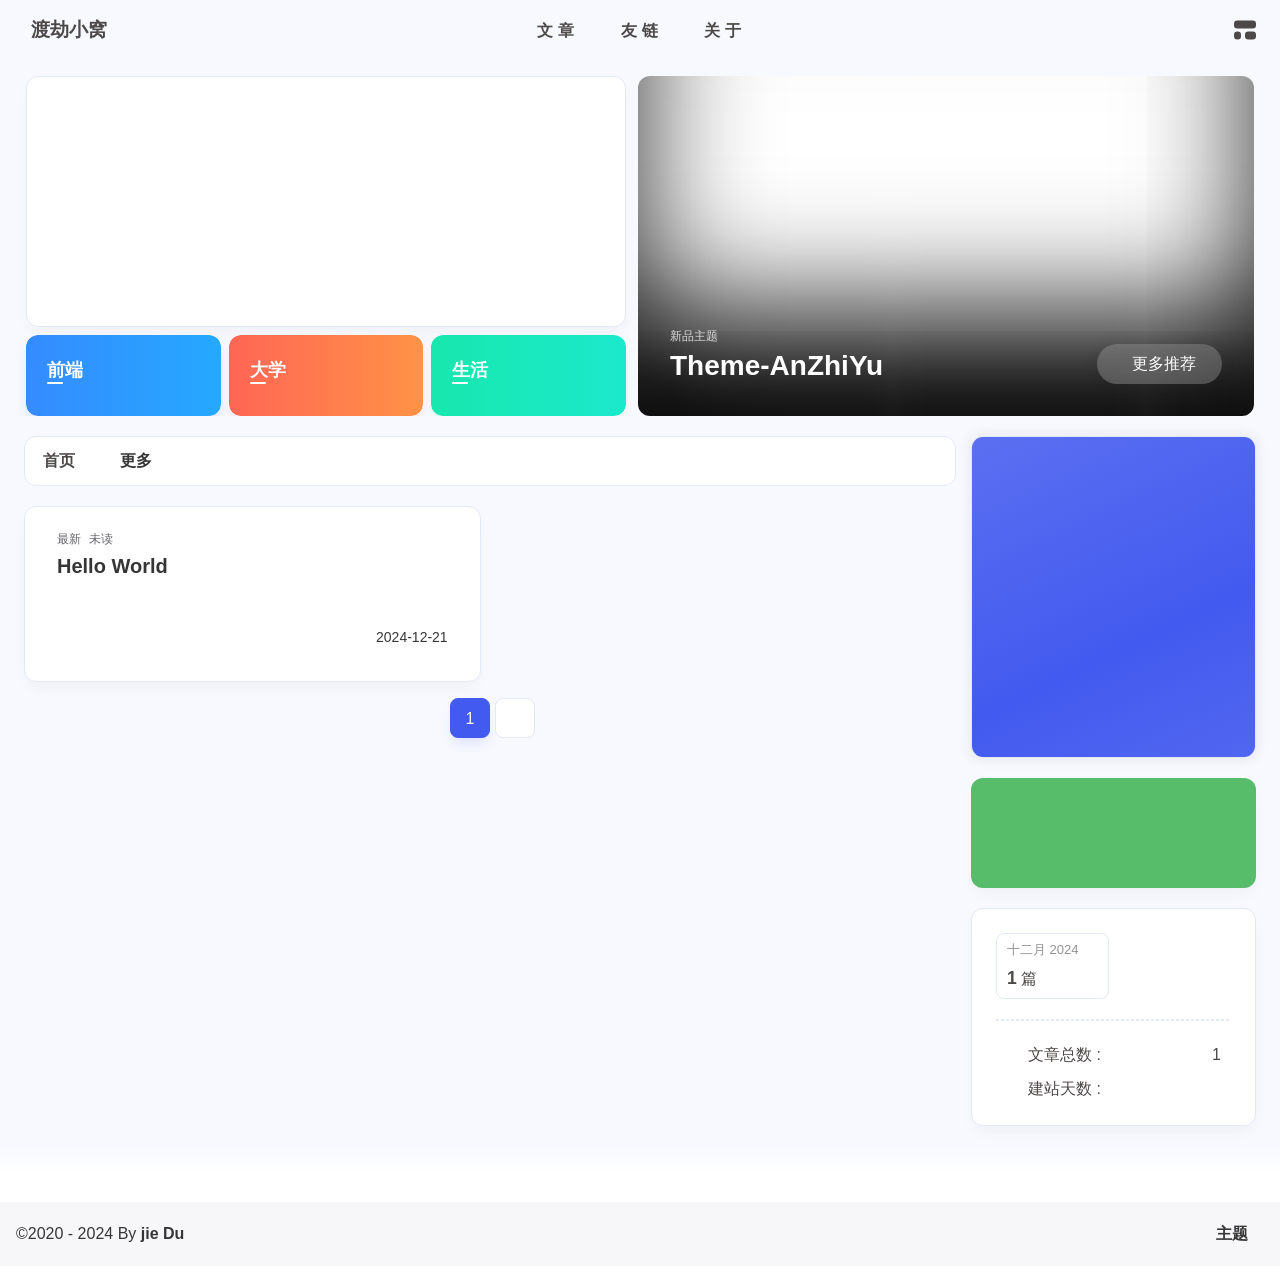
==== index.html @ d9338690 "Site updated: 2024-12-21 10:06:59" ====
<!DOCTYPE html><html lang="zh-cn" data-theme="light"><head><meta charset="UTF-8"><meta http-equiv="X-UA-Compatible" content="IE=edge"><meta name="viewport" content="width=device-width, initial-scale=1.0, user-scalable=no"><title>渡劫小窝</title><meta name="author" content="jie Du"><meta name="copyright" content="jie Du"><meta name="format-detection" content="telephone=no"><meta name="theme-color" content="#f7f9fe"><meta name="mobile-web-app-capable" content="yes"><meta name="apple-touch-fullscreen" content="yes"><meta name="apple-mobile-web-app-title" content="渡劫小窝"><meta name="application-name" content="渡劫小窝"><meta name="apple-mobile-web-app-capable" content="yes"><meta name="apple-mobile-web-app-status-bar-style" content="#f7f9fe"><meta property="og:type" content="website"><meta property="og:title" content="渡劫小窝"><meta property="og:url" content="http://example.com/index.html"><meta property="og:site_name" content="渡劫小窝"><meta property="og:description"><meta property="og:locale" content="zh-cn"><meta property="og:image" content="https://bu.dusays.com/2023/04/27/64496e511b09c.jpg"><meta property="article:author" content="jie Du"><meta property="article:tag"><meta name="twitter:card" content="summary"><meta name="twitter:image" content="https://bu.dusays.com/2023/04/27/64496e511b09c.jpg"><meta name="description"><link rel="shortcut icon" href="/favicon.ico"><link rel="canonical" href="http://example.com/"><link rel="preconnect" href="//cdn.cbd.int"/><meta name="google-site-verification" content="xxx"/><meta name="baidu-site-verification" content="code-xxx"/><meta name="msvalidate.01" content="xxx"/><link rel="stylesheet" href="/css/index.css"><link rel="stylesheet" href="https://cdn.cbd.int/node-snackbar@0.1.16/dist/snackbar.min.css" media="print" onload="this.media='all'"><link rel="stylesheet" href="https://cdn.cbd.int/@fancyapps/ui@5.0.28/dist/fancybox/fancybox.css" media="print" onload="this.media='all'"><script>const GLOBAL_CONFIG = {
  linkPageTop: undefined,
  peoplecanvas: {"enable":true,"img":"https://upload-bbs.miyoushe.com/upload/2024/07/27/125766904/ba62475f396df9de3316a08ed9e65d86_5680958632268053399..png"},
  postHeadAiDescription: {"enable":true,"gptName":"AnZhiYu","mode":"local","switchBtn":false,"btnLink":"https://afdian.net/item/886a79d4db6711eda42a52540025c377","randomNum":3,"basicWordCount":1000,"key":"xxxx","Referer":"https://xx.xx/"},
  diytitle: {"enable":true,"leaveTitle":"w(ﾟДﾟ)w 不要走！再看看嘛！","backTitle":"♪(^∇^*)欢迎肥来！"},
  LA51: undefined,
  greetingBox: undefined,
  twikooEnvId: '',
  commentBarrageConfig:undefined,
  music_page_default: "nav_music",
  root: '/',
  preloader: {"source":3},
  friends_vue_info: undefined,
  navMusic: true,
  mainTone: undefined,
  authorStatus: undefined,
  algolia: undefined,
  localSearch: {"path":"/search.xml","preload":false,"languages":{"hits_empty":"找不到您查询的内容：${query}"}},
  translate: {"defaultEncoding":2,"translateDelay":0,"msgToTraditionalChinese":"繁","msgToSimplifiedChinese":"简","rightMenuMsgToTraditionalChinese":"转为繁体","rightMenuMsgToSimplifiedChinese":"转为简体"},
  noticeOutdate: undefined,
  highlight: {"plugin":"highlight.js","highlightCopy":true,"highlightLang":true,"highlightHeightLimit":330},
  copy: {
    success: '复制成功',
    error: '复制错误',
    noSupport: '浏览器不支持'
  },
  relativeDate: {
    homepage: false,
    simplehomepage: true,
    post: false
  },
  runtime: '天',
  date_suffix: {
    just: '刚刚',
    min: '分钟前',
    hour: '小时前',
    day: '天前',
    month: '个月前'
  },
  copyright: {"copy":true,"copyrightEbable":false,"limitCount":50,"languages":{"author":"作者: jie Du","link":"链接: ","source":"来源: 渡劫小窝","info":"著作权归作者所有。商业转载请联系作者获得授权，非商业转载请注明出处。","copySuccess":"复制成功，复制和转载请标注本文地址"}},
  lightbox: 'fancybox',
  Snackbar: {"chs_to_cht":"你已切换为繁体","cht_to_chs":"你已切换为简体","day_to_night":"你已切换为深色模式","night_to_day":"你已切换为浅色模式","bgLight":"#425AEF","bgDark":"#1f1f1f","position":"top-center"},
  source: {
    justifiedGallery: {
      js: 'https://cdn.cbd.int/flickr-justified-gallery@2.1.2/dist/fjGallery.min.js',
      css: 'https://cdn.cbd.int/flickr-justified-gallery@2.1.2/dist/fjGallery.css'
    }
  },
  isPhotoFigcaption: false,
  islazyload: true,
  isAnchor: false,
  shortcutKey: undefined,
  autoDarkmode: true
}</script><script id="config-diff">var GLOBAL_CONFIG_SITE = {
  configTitle: '渡劫小窝',
  title: '渡劫小窝',
  postAI: '',
  pageFillDescription: '',
  isPost: false,
  isHome: true,
  isHighlightShrink: false,
  isToc: false,
  postUpdate: '2024-12-21 10:06:56',
  postMainColor: '',
}</script><noscript><style type="text/css">
  #nav {
    opacity: 1
  }
  .justified-gallery img {
    opacity: 1
  }

  #recent-posts time,
  #post-meta time {
    display: inline !important
  }
</style></noscript><script>(win=>{
      win.saveToLocal = {
        set: (key, value, ttl) => {
          if (ttl === 0) return
          const now = Date.now()
          const expiry = now + ttl * 86400000
          const item = {
            value,
            expiry
          }
          localStorage.setItem(key, JSON.stringify(item))
        },
      
        get: key => {
          const itemStr = localStorage.getItem(key)
      
          if (!itemStr) {
            return undefined
          }
          const item = JSON.parse(itemStr)
          const now = Date.now()
      
          if (now > item.expiry) {
            localStorage.removeItem(key)
            return undefined
          }
          return item.value
        }
      }
    
      win.getScript = (url, attr = {}) => new Promise((resolve, reject) => {
        const script = document.createElement('script')
        script.src = url
        script.async = true
        script.onerror = reject
        script.onload = script.onreadystatechange = function() {
          const loadState = this.readyState
          if (loadState && loadState !== 'loaded' && loadState !== 'complete') return
          script.onload = script.onreadystatechange = null
          resolve()
        }

        Object.keys(attr).forEach(key => {
          script.setAttribute(key, attr[key])
        })

        document.head.appendChild(script)
      })
    
      win.getCSS = (url, id = false) => new Promise((resolve, reject) => {
        const link = document.createElement('link')
        link.rel = 'stylesheet'
        link.href = url
        if (id) link.id = id
        link.onerror = reject
        link.onload = link.onreadystatechange = function() {
          const loadState = this.readyState
          if (loadState && loadState !== 'loaded' && loadState !== 'complete') return
          link.onload = link.onreadystatechange = null
          resolve()
        }
        document.head.appendChild(link)
      })
    
      win.activateDarkMode = () => {
        document.documentElement.setAttribute('data-theme', 'dark')
        if (document.querySelector('meta[name="theme-color"]') !== null) {
          document.querySelector('meta[name="theme-color"]').setAttribute('content', '#18171d')
        }
      }
      win.activateLightMode = () => {
        document.documentElement.setAttribute('data-theme', 'light')
        if (document.querySelector('meta[name="theme-color"]') !== null) {
          document.querySelector('meta[name="theme-color"]').setAttribute('content', '#f7f9fe')
        }
      }
      const t = saveToLocal.get('theme')
    
          const isDarkMode = window.matchMedia('(prefers-color-scheme: dark)').matches
          const isLightMode = window.matchMedia('(prefers-color-scheme: light)').matches
          const isNotSpecified = window.matchMedia('(prefers-color-scheme: no-preference)').matches
          const hasNoSupport = !isDarkMode && !isLightMode && !isNotSpecified

          if (t === undefined) {
            if (isLightMode) activateLightMode()
            else if (isDarkMode) activateDarkMode()
            else if (isNotSpecified || hasNoSupport) {
              const now = new Date()
              const hour = now.getHours()
              const isNight = hour <= 6 || hour >= 18
              isNight ? activateDarkMode() : activateLightMode()
            }
            window.matchMedia('(prefers-color-scheme: dark)').addListener(e => {
              if (saveToLocal.get('theme') === undefined) {
                e.matches ? activateDarkMode() : activateLightMode()
              }
            })
          } else if (t === 'light') activateLightMode()
          else activateDarkMode()
        
      const asideStatus = saveToLocal.get('aside-status')
      if (asideStatus !== undefined) {
        if (asideStatus === 'hide') {
          document.documentElement.classList.add('hide-aside')
        } else {
          document.documentElement.classList.remove('hide-aside')
        }
      }
    
      const detectApple = () => {
        if(/iPad|iPhone|iPod|Macintosh/.test(navigator.userAgent)){
          document.documentElement.classList.add('apple')
        }
      }
      detectApple()
    })(window)</script><meta name="generator" content="Hexo 7.3.0"></head><body data-type="anzhiyu"><div id="web_bg"></div><div id="an_music_bg"></div><div id="loading-box" onclick="document.getElementById(&quot;loading-box&quot;).classList.add(&quot;loaded&quot;)"><div class="loading-bg"><img class="loading-img nolazyload" alt="加载头像" src="https://npm.elemecdn.com/anzhiyu-blog-static@1.0.4/img/avatar.jpg"/><div class="loading-image-dot"></div></div></div><script>const preloader = {
  endLoading: () => {
    document.getElementById('loading-box').classList.add("loaded");
  },
  initLoading: () => {
    document.getElementById('loading-box').classList.remove("loaded")
  }
}
window.addEventListener('load',()=> { preloader.endLoading() })
setTimeout(function(){preloader.endLoading();},10000)

if (true) {
  document.addEventListener('pjax:send', () => { preloader.initLoading() })
  document.addEventListener('pjax:complete', () => { preloader.endLoading() })
}</script><link rel="stylesheet" href="https://cdn.cbd.int/anzhiyu-theme-static@1.1.10/progress_bar/progress_bar.css"/><script async="async" src="https://cdn.cbd.int/pace-js@1.2.4/pace.min.js" data-pace-options="{ &quot;restartOnRequestAfter&quot;:false,&quot;eventLag&quot;:false}"></script><div class="page" id="body-wrap"><header class="not-top-img" id="page-header"><nav id="nav"><div id="nav-group"><span id="blog_name"><a id="site-name" href="/" accesskey="h"><div class="title">渡劫小窝</div><i class="anzhiyufont anzhiyu-icon-house-chimney"></i></a></span><div class="mask-name-container"><div id="name-container"><a id="page-name" href="javascript:anzhiyu.scrollToDest(0, 500)">PAGE_NAME</a></div></div><div id="menus"><div class="menus_items"><div class="menus_item"><a class="site-page" href="javascript:void(0);"><span> 文章</span></a><ul class="menus_item_child"><li><a class="site-page child faa-parent animated-hover" href="/archives/"><i class="anzhiyufont anzhiyu-icon-box-archive faa-tada" style="font-size: 0.9em;"></i><span> 隧道</span></a></li><li><a class="site-page child faa-parent animated-hover" href="/categories/"><i class="anzhiyufont anzhiyu-icon-shapes faa-tada" style="font-size: 0.9em;"></i><span> 分类</span></a></li><li><a class="site-page child faa-parent animated-hover" href="/tags/"><i class="anzhiyufont anzhiyu-icon-tags faa-tada" style="font-size: 0.9em;"></i><span> 标签</span></a></li></ul></div><div class="menus_item"><a class="site-page" href="javascript:void(0);"><span> 友链</span></a><ul class="menus_item_child"><li><a class="site-page child faa-parent animated-hover" href="/link/"><i class="anzhiyufont anzhiyu-icon-link faa-tada" style="font-size: 0.9em;"></i><span> 友人帐</span></a></li><li><a class="site-page child faa-parent animated-hover" href="/fcircle/"><i class="anzhiyufont anzhiyu-icon-artstation faa-tada" style="font-size: 0.9em;"></i><span> 朋友圈</span></a></li><li><a class="site-page child faa-parent animated-hover" href="/comments/"><i class="anzhiyufont anzhiyu-icon-envelope faa-tada" style="font-size: 0.9em;"></i><span> 留言板</span></a></li></ul></div><div class="menus_item"><a class="site-page" href="javascript:void(0);"><span> 关于</span></a><ul class="menus_item_child"><li><a class="site-page child faa-parent animated-hover" href="/about/"><i class="anzhiyufont anzhiyu-icon-paper-plane faa-tada" style="font-size: 0.9em;"></i><span> 关于本人</span></a></li><li><a class="site-page child faa-parent animated-hover" href="/essay/"><i class="anzhiyufont anzhiyu-icon-lightbulb faa-tada" style="font-size: 0.9em;"></i><span> 闲言碎语</span></a></li><li><a class="site-page child faa-parent animated-hover" href="javascript:toRandomPost()"><i class="anzhiyufont anzhiyu-icon-shoe-prints1 faa-tada" style="font-size: 0.9em;"></i><span> 随便逛逛</span></a></li></ul></div></div></div><div id="nav-right"><div class="nav-button" id="randomPost_button"><a class="site-page" onclick="toRandomPost()" title="随机前往一个文章" href="javascript:void(0);"><i class="anzhiyufont anzhiyu-icon-dice"></i></a></div><div class="nav-button" id="search-button"><a class="site-page social-icon search" href="javascript:void(0);" title="搜索🔍" accesskey="s"><i class="anzhiyufont anzhiyu-icon-magnifying-glass"></i><span> 搜索</span></a></div><input id="center-console" type="checkbox"/><label class="widget" for="center-console" title="中控台" onclick="anzhiyu.switchConsole();"><i class="left"></i><i class="widget center"></i><i class="widget right"></i></label><div id="console"><div class="console-card-group-reward"><ul class="reward-all console-card"><li class="reward-item"><a href="https://npm.elemecdn.com/anzhiyu-blog@1.1.6/img/post/common/qrcode-weichat.png" target="_blank"><img class="post-qr-code-img" alt="微信" src= "[data-uri]" onerror="this.onerror=null,this.src=&quot;/img/404.jpg&quot;" data-lazy-src="https://npm.elemecdn.com/anzhiyu-blog@1.1.6/img/post/common/qrcode-weichat.png"/></a><div class="post-qr-code-desc">微信</div></li><li class="reward-item"><a href="https://npm.elemecdn.com/anzhiyu-blog@1.1.6/img/post/common/qrcode-alipay.png" target="_blank"><img class="post-qr-code-img" alt="支付宝" src= "[data-uri]" onerror="this.onerror=null,this.src=&quot;/img/404.jpg&quot;" data-lazy-src="https://npm.elemecdn.com/anzhiyu-blog@1.1.6/img/post/common/qrcode-alipay.png"/></a><div class="post-qr-code-desc">支付宝</div></li></ul></div><div class="console-card-group"><div class="console-card-group-left"><div class="console-card" id="card-newest-comments"><div class="card-content"><div class="author-content-item-tips">互动</div><span class="author-content-item-title"> 最新评论</span></div><div class="aside-list"><span>正在加载中...</span></div></div></div><div class="console-card-group-right"><div class="console-card tags"><div class="card-content"><div class="author-content-item-tips">兴趣点</div><span class="author-content-item-title">寻找你感兴趣的领域</span></div></div><div class="console-card history"><div class="item-headline"><i class="anzhiyufont anzhiyu-icon-box-archiv"></i><span>文章</span></div><div class="card-archives"><div class="item-headline"><i class="anzhiyufont anzhiyu-icon-archive"></i><span>归档</span></div><ul class="card-archive-list"><li class="card-archive-list-item"><a class="card-archive-list-link" href="/archives/2024/12/"><span class="card-archive-list-date">十二月 2024</span><div class="card-archive-list-count-group"><span class="card-archive-list-count">1</span><span>篇</span></div></a></li></ul></div><hr/></div></div></div><div class="button-group"><div class="console-btn-item"><a class="darkmode_switchbutton" title="显示模式切换" href="javascript:void(0);"><i class="anzhiyufont anzhiyu-icon-moon"></i></a></div><div class="console-btn-item" id="consoleHideAside" onclick="anzhiyu.hideAsideBtn()" title="边栏显示控制"><a class="asideSwitch"><i class="anzhiyufont anzhiyu-icon-arrows-left-right"></i></a></div><div class="console-btn-item" id="consoleMusic" onclick="anzhiyu.musicToggle()" title="音乐开关"><a class="music-switch"><i class="anzhiyufont anzhiyu-icon-music"></i></a></div></div><div class="console-mask" onclick="anzhiyu.hideConsole()" href="javascript:void(0);"></div></div><div class="nav-button" id="nav-totop"><a class="totopbtn" href="javascript:void(0);"><i class="anzhiyufont anzhiyu-icon-arrow-up"></i><span id="percent" onclick="anzhiyu.scrollToDest(0,500)">0</span></a></div><div id="toggle-menu"><a class="site-page" href="javascript:void(0);" title="切换"><i class="anzhiyufont anzhiyu-icon-bars"></i></a></div></div></div></nav></header><main id="blog-container"><div id="home_top"><div class="swiper_container_card" style="height: auto;width: 100%"><div id="bannerGroup"><div id="random-banner"><canvas id="peoplecanvas"></canvas><a id="random-hover" href="javascript:toRandomPost()"><i class="anzhiyufont anzhiyu-icon-paper-plane"></i><div class="bannerText">随便逛逛<i class="anzhiyufont anzhiyu-icon-arrow-right"></i></div></a></div><div class="categoryGroup"><div class="categoryItem" style="box-shadow:var(--anzhiyu-shadow-blue)"><a class="categoryButton blue" href="/categories/%E5%89%8D%E7%AB%AF%E5%BC%80%E5%8F%91/"><span class="categoryButtonText">前端</span><i class="anzhiyufont anzhiyu-icon-dove"></i></a></div><div class="categoryItem" style="box-shadow:var(--anzhiyu-shadow-red)"><a class="categoryButton red" href="/categories/%E5%A4%A7%E5%AD%A6%E7%94%9F%E6%B6%AF/"><span class="categoryButtonText">大学</span><i class="anzhiyufont anzhiyu-icon-fire"></i></a></div><div class="categoryItem" style="box-shadow:var(--anzhiyu-shadow-green)"><a class="categoryButton green" href="/categories/%E7%94%9F%E6%B4%BB%E6%97%A5%E5%B8%B8/"><span class="categoryButtonText">生活</span><i class="anzhiyufont anzhiyu-icon-book"></i></a></div></div></div><div class="topGroup"><div class="recent-post-item" onclick="pjax.loadUrl(&quot;/2024/12/21/hello-world/&quot;)"><div class="post_cover left_radius"><a href="2024/12/21/hello-world/" title="Hello World"><span class="recent-post-top-text">荐</span><img class="post_bg" onerror="this.onerror=null;this.src='/img/404.jpg'" alt="cover"></a></div><div class="recent-post-info"><a class="article-title" href="2024/12/21/hello-world/" title="Hello World">Hello World</a></div></div><a class="todayCard" id="todayCard" target="_blank" rel="noopener" href="https://docs.anheyu.com/" style="z-index: 1;"><div class="todayCard-info"><div class="todayCard-tips">新品主题</div><div class="todayCard-title">Theme-AnZhiYu</div></div><img class="todayCard-cover" src= "[data-uri]" onerror="this.onerror=null,this.src=&quot;/img/404.jpg&quot;" data-lazy-src="https://bu.dusays.com/2023/05/13/645fa3cf90d70.webp" onerror="this.onerror=null;this.src='/img/404.jpg'" alt="封面"><div class="banner-button-group"><div class="banner-button" onclick="event.stopPropagation();event.preventDefault();anzhiyu.hideTodayCard();"><i class="anzhiyufont anzhiyu-icon-arrow-circle-right"></i><span class="banner-button-text">更多推荐</span></div></div></a></div><link rel="stylesheet"></div></div><div class="layout" id="content-inner"><div class="recent-posts" id="recent-posts"><div id="categoryBar"><div class="category-bar" id="category-bar"><div id="catalog-bar"><div id="catalog-list"><div class="catalog-list-item" id="首页"><a href="/">首页</a></div></div><div class="category-bar-next" id="category-bar-next" onclick="anzhiyu.scrollCategoryBarToRight()"><i class="anzhiyufont anzhiyu-icon-angle-double-right"></i></div><a class="catalog-more" href="/categories/">更多</a></div></div></div><div class="recent-post-item lastestpost-item" onclick="pjax.loadUrl('/2024/12/21/hello-world/')"><div class="recent-post-info no-cover"><div class="recent-post-info-top"><div class="recent-post-info-top-tips"><span class="newPost">最新</span><a class="unvisited-post" href="/2024/12/21/hello-world/" title="Hello World">未读</a></div><a class="article-title" href="/2024/12/21/hello-world/" title="Hello World">Hello World</a></div><div class="article-meta-wrap"><span class="post-meta-date"><i class="anzhiyufont anzhiyu-icon-calendar-days" style="font-size: 15px; display:none"></i><span class="article-meta-label">发表于</span><time datetime="2024-12-21T00:22:30.053Z" title="发表于 2024-12-21 08:22:30" time="2024-12-21 08:22:30">2024-12-21</time><time class="time_hidden" datetime="2024-12-21T00:22:30.053Z" title="更新于 2024-12-21 08:22:30" time="2024-12-21 08:22:30">2024-12-21</time></span></div><div class="content">Welcome to Hexo! This is your very first post. Check documentation for more info. If you get any problems when using Hexo, you can find the answer in troubleshooting or you can ask me on GitHub.
Quick StartCreate a new post1$ hexo new &quot;My New Post&quot;

More info: Writing
Run server1$ hexo server

More info: Server
Generate static files1$ hexo generate

More info: Generating
Deploy to remote sites1$ hexo deploy

More info: Deployment
</div></div></div><nav id="pagination"><div class="pagination"><span class="page-number current">1</span><div class="toPageGroup"><input id="toPageText" oninput="value=value.replace(/[^0-9]/g,'')" maxlength="3" onkeyup="this.value=this.value.replace(/[^u4e00-u9fa5w]/g,'')" aria-label="toPage"><a id="toPageButton" onclick="anzhiyu.toPage()"><i class="anzhiyufont anzhiyu-icon-angles-right" style="font-weight: inherit; font-size: 1rem;"></i></a></div></div></nav></div><div class="aside-content" id="aside-content"><div class="card-widget card-info"><div class="card-content"><div class="author-info-avatar"><img class="avatar-img" src= "[data-uri]" onerror="this.onerror=null,this.src=&quot;/img/404.jpg&quot;" data-lazy-src="https://bu.dusays.com/2023/04/27/64496e511b09c.jpg" onerror="this.onerror=null;this.src='/img/friend_404.gif'" alt="avatar"/></div><div class="author-info__description"></div></div></div><div class="card-widget anzhiyu-right-widget" id="card-wechat" onclick="null"><div id="flip-wrapper"><div id="flip-content"><div class="face" style="background: url(https://bu.dusays.com/2023/01/13/63c02edf44033.png) center center / 100% no-repeat"></div><div class="back face" style="background: url(https://bu.dusays.com/2023/05/13/645fa415e8694.png) center center / 100% no-repeat"></div></div></div></div><div class="sticky_layout"><div class="card-widget"><div class="card-archives"><div class="item-headline"><i class="anzhiyufont anzhiyu-icon-archive"></i><span>归档</span></div><ul class="card-archive-list"><li class="card-archive-list-item"><a class="card-archive-list-link" href="/archives/2024/12/"><span class="card-archive-list-date">十二月 2024</span><div class="card-archive-list-count-group"><span class="card-archive-list-count">1</span><span>篇</span></div></a></li></ul></div><hr/><div class="card-webinfo"><div class="item-headline"><i class="anzhiyufont anzhiyu-icon-chart-line"></i><span>网站资讯</span></div><div class="webinfo"><div class="webinfo-item"><div class="webinfo-item-title"><i class="anzhiyufont anzhiyu-icon-file-lines"></i><div class="item-name">文章总数 :</div></div><div class="item-count">1</div></div><div class="webinfo-item"><div class="webinfo-item-title"><i class="anzhiyufont anzhiyu-icon-stopwatch"></i><div class="item-name">建站天数 :</div></div><div class="item-count" id="runtimeshow" data-publishDate="2021-03-31T16:00:00.000Z"><i class="anzhiyufont anzhiyu-icon-spinner anzhiyu-spin"></i></div></div></div></div></div></div></div></div></main><footer id="footer"><div id="footer-wrap"></div><div id="footer-bar"><div class="footer-bar-links"><div class="footer-bar-left"><div id="footer-bar-tips"><div class="copyright">&copy;2020 - 2024 By <a class="footer-bar-link" href="/" title="jie Du" target="_blank">jie Du</a></div></div><div id="footer-type-tips"></div></div><div class="footer-bar-right"><a class="footer-bar-link" target="_blank" rel="noopener" href="https://github.com/anzhiyu-c/hexo-theme-anzhiyu" title="主题">主题</a></div></div></div></footer></div><div id="sidebar"><div id="menu-mask"></div><div id="sidebar-menus"><div class="sidebar-site-data site-data is-center"><a href="/archives/" title="archive"><div class="headline">文章</div><div class="length-num">1</div></a><a href="/tags/" title="tag"><div class="headline">标签</div><div class="length-num">0</div></a><a href="/categories/" title="category"><div class="headline">分类</div><div class="length-num">0</div></a></div><span class="sidebar-menu-item-title">功能</span><div class="sidebar-menu-item"><a class="darkmode_switchbutton menu-child" href="javascript:void(0);" title="显示模式"><i class="anzhiyufont anzhiyu-icon-circle-half-stroke"></i><span>显示模式</span></a></div><div class="back-menu-list-groups"><div class="back-menu-list-group"><div class="back-menu-list-title">网页</div><div class="back-menu-list"><a class="back-menu-item" target="_blank" rel="noopener" href="https://blog.anheyu.com/" title="博客"><img class="back-menu-item-icon" src= "[data-uri]" onerror="this.onerror=null,this.src=&quot;/img/404.jpg&quot;" data-lazy-src="/img/favicon.ico" alt="博客"/><span class="back-menu-item-text">博客</span></a></div></div><div class="back-menu-list-group"><div class="back-menu-list-title">项目</div><div class="back-menu-list"><a class="back-menu-item" target="_blank" rel="noopener" href="https://image.anheyu.com/" title="安知鱼图床"><img class="back-menu-item-icon" src= "[data-uri]" onerror="this.onerror=null,this.src=&quot;/img/404.jpg&quot;" data-lazy-src="https://image.anheyu.com/favicon.ico" alt="安知鱼图床"/><span class="back-menu-item-text">安知鱼图床</span></a></div></div></div><div class="menus_items"><div class="menus_item"><a class="site-page" href="javascript:void(0);"><span> 文章</span></a><ul class="menus_item_child"><li><a class="site-page child faa-parent animated-hover" href="/archives/"><i class="anzhiyufont anzhiyu-icon-box-archive faa-tada" style="font-size: 0.9em;"></i><span> 隧道</span></a></li><li><a class="site-page child faa-parent animated-hover" href="/categories/"><i class="anzhiyufont anzhiyu-icon-shapes faa-tada" style="font-size: 0.9em;"></i><span> 分类</span></a></li><li><a class="site-page child faa-parent animated-hover" href="/tags/"><i class="anzhiyufont anzhiyu-icon-tags faa-tada" style="font-size: 0.9em;"></i><span> 标签</span></a></li></ul></div><div class="menus_item"><a class="site-page" href="javascript:void(0);"><span> 友链</span></a><ul class="menus_item_child"><li><a class="site-page child faa-parent animated-hover" href="/link/"><i class="anzhiyufont anzhiyu-icon-link faa-tada" style="font-size: 0.9em;"></i><span> 友人帐</span></a></li><li><a class="site-page child faa-parent animated-hover" href="/fcircle/"><i class="anzhiyufont anzhiyu-icon-artstation faa-tada" style="font-size: 0.9em;"></i><span> 朋友圈</span></a></li><li><a class="site-page child faa-parent animated-hover" href="/comments/"><i class="anzhiyufont anzhiyu-icon-envelope faa-tada" style="font-size: 0.9em;"></i><span> 留言板</span></a></li></ul></div><div class="menus_item"><a class="site-page" href="javascript:void(0);"><span> 关于</span></a><ul class="menus_item_child"><li><a class="site-page child faa-parent animated-hover" href="/about/"><i class="anzhiyufont anzhiyu-icon-paper-plane faa-tada" style="font-size: 0.9em;"></i><span> 关于本人</span></a></li><li><a class="site-page child faa-parent animated-hover" href="/essay/"><i class="anzhiyufont anzhiyu-icon-lightbulb faa-tada" style="font-size: 0.9em;"></i><span> 闲言碎语</span></a></li><li><a class="site-page child faa-parent animated-hover" href="javascript:toRandomPost()"><i class="anzhiyufont anzhiyu-icon-shoe-prints1 faa-tada" style="font-size: 0.9em;"></i><span> 随便逛逛</span></a></li></ul></div></div><span class="sidebar-menu-item-title">标签</span></div></div><div id="rightside"><div id="rightside-config-hide"><button id="translateLink" type="button" title="简繁转换">繁</button><button id="darkmode" type="button" title="浅色和深色模式转换"><i class="anzhiyufont anzhiyu-icon-circle-half-stroke"></i></button><button id="hide-aside-btn" type="button" title="单栏和双栏切换"><i class="anzhiyufont anzhiyu-icon-arrows-left-right"></i></button></div><div id="rightside-config-show"><button id="rightside-config" type="button" title="设置"><i class="anzhiyufont anzhiyu-icon-gear"></i></button><button id="go-up" type="button" title="回到顶部"><i class="anzhiyufont anzhiyu-icon-arrow-up"></i></button></div></div><div id="nav-music"><a id="nav-music-hoverTips" onclick="anzhiyu.musicToggle()" accesskey="m">播放音乐</a><div id="console-music-bg"></div><meting-js id="8152976493" server="netease" type="playlist" mutex="true" preload="none" theme="var(--anzhiyu-main)" data-lrctype="0" order="random" volume="0.7"></meting-js></div><div id="local-search"><div class="search-dialog"><nav class="search-nav"><span class="search-dialog-title">搜索</span><span id="loading-status"></span><button class="search-close-button"><i class="anzhiyufont anzhiyu-icon-xmark"></i></button></nav><div class="is-center" id="loading-database"><i class="anzhiyufont anzhiyu-icon-spinner anzhiyu-pulse-icon"></i><span>  数据库加载中</span></div><div class="search-wrap"><div id="local-search-input"><div class="local-search-box"><input class="local-search-box--input" placeholder="搜索文章" type="text"/></div></div><hr/><div id="local-search-results"></div></div></div><div id="search-mask"></div></div><div id="rightMenu"><div class="rightMenu-group rightMenu-small"><div class="rightMenu-item" id="menu-backward"><i class="anzhiyufont anzhiyu-icon-arrow-left"></i></div><div class="rightMenu-item" id="menu-forward"><i class="anzhiyufont anzhiyu-icon-arrow-right"></i></div><div class="rightMenu-item" id="menu-refresh"><i class="anzhiyufont anzhiyu-icon-arrow-rotate-right" style="font-size: 1rem;"></i></div><div class="rightMenu-item" id="menu-top"><i class="anzhiyufont anzhiyu-icon-arrow-up"></i></div></div><div class="rightMenu-group rightMenu-line rightMenuPlugin"><div class="rightMenu-item" id="menu-copytext"><i class="anzhiyufont anzhiyu-icon-copy"></i><span>复制选中文本</span></div><div class="rightMenu-item" id="menu-pastetext"><i class="anzhiyufont anzhiyu-icon-paste"></i><span>粘贴文本</span></div><a class="rightMenu-item" id="menu-commenttext"><i class="anzhiyufont anzhiyu-icon-comment-medical"></i><span>引用到评论</span></a><div class="rightMenu-item" id="menu-newwindow"><i class="anzhiyufont anzhiyu-icon-window-restore"></i><span>新窗口打开</span></div><div class="rightMenu-item" id="menu-copylink"><i class="anzhiyufont anzhiyu-icon-link"></i><span>复制链接地址</span></div><div class="rightMenu-item" id="menu-copyimg"><i class="anzhiyufont anzhiyu-icon-images"></i><span>复制此图片</span></div><div class="rightMenu-item" id="menu-downloadimg"><i class="anzhiyufont anzhiyu-icon-download"></i><span>下载此图片</span></div><div class="rightMenu-item" id="menu-newwindowimg"><i class="anzhiyufont anzhiyu-icon-window-restore"></i><span>新窗口打开图片</span></div><div class="rightMenu-item" id="menu-search"><i class="anzhiyufont anzhiyu-icon-magnifying-glass"></i><span>站内搜索</span></div><div class="rightMenu-item" id="menu-searchBaidu"><i class="anzhiyufont anzhiyu-icon-magnifying-glass"></i><span>百度搜索</span></div><div class="rightMenu-item" id="menu-music-toggle"><i class="anzhiyufont anzhiyu-icon-play"></i><span>播放音乐</span></div><div class="rightMenu-item" id="menu-music-back"><i class="anzhiyufont anzhiyu-icon-backward"></i><span>切换到上一首</span></div><div class="rightMenu-item" id="menu-music-forward"><i class="anzhiyufont anzhiyu-icon-forward"></i><span>切换到下一首</span></div><div class="rightMenu-item" id="menu-music-playlist" onclick="window.open(&quot;https://y.qq.com/n/ryqq/playlist/8802438608&quot;, &quot;_blank&quot;);" style="display: none;"><i class="anzhiyufont anzhiyu-icon-radio"></i><span>查看所有歌曲</span></div><div class="rightMenu-item" id="menu-music-copyMusicName"><i class="anzhiyufont anzhiyu-icon-copy"></i><span>复制歌名</span></div></div><div class="rightMenu-group rightMenu-line rightMenuOther"><a class="rightMenu-item menu-link" id="menu-randomPost"><i class="anzhiyufont anzhiyu-icon-shuffle"></i><span>随便逛逛</span></a><a class="rightMenu-item menu-link" href="/categories/"><i class="anzhiyufont anzhiyu-icon-cube"></i><span>博客分类</span></a><a class="rightMenu-item menu-link" href="/tags/"><i class="anzhiyufont anzhiyu-icon-tags"></i><span>文章标签</span></a></div><div class="rightMenu-group rightMenu-line rightMenuOther"><a class="rightMenu-item" id="menu-copy" href="javascript:void(0);"><i class="anzhiyufont anzhiyu-icon-copy"></i><span>复制地址</span></a><a class="rightMenu-item" id="menu-commentBarrage" href="javascript:void(0);"><i class="anzhiyufont anzhiyu-icon-message"></i><span class="menu-commentBarrage-text">关闭热评</span></a><a class="rightMenu-item" id="menu-darkmode" href="javascript:void(0);"><i class="anzhiyufont anzhiyu-icon-circle-half-stroke"></i><span class="menu-darkmode-text">深色模式</span></a><a class="rightMenu-item" id="menu-translate" href="javascript:void(0);"><i class="anzhiyufont anzhiyu-icon-language"></i><span>轉為繁體</span></a></div></div><div id="rightmenu-mask"></div><div><script src="/js/utils.js"></script><script src="/js/main.js"></script><script src="/js/tw_cn.js"></script><script src="https://cdn.cbd.int/@fancyapps/ui@5.0.28/dist/fancybox/fancybox.umd.js"></script><script src="https://cdn.cbd.int/instant.page@5.2.0/instantpage.js" type="module"></script><script src="https://cdn.cbd.int/vanilla-lazyload@17.8.5/dist/lazyload.iife.min.js"></script><script src="https://cdn.cbd.int/node-snackbar@0.1.16/dist/snackbar.min.js"></script><canvas id="universe"></canvas><script async src="https://npm.elemecdn.com/anzhiyu-theme-static@1.0.0/dark/dark.js"></script><script>// 消除控制台打印
var HoldLog = console.log;
console.log = function () {};
let now1 = new Date();
queueMicrotask(() => {
  const Log = function () {
    HoldLog.apply(console, arguments);
  }; //在恢复前输出日志
  const grt = new Date("04/01/2021 00:00:00"); //此处修改你的建站时间或者网站上线时间
  now1.setTime(now1.getTime() + 250);
  const days = (now1 - grt) / 1000 / 60 / 60 / 24;
  const dnum = Math.floor(days);
  const ascll = [
    `欢迎使用安知鱼!`,
    `生活明朗, 万物可爱`,
    `
        
       █████╗ ███╗   ██╗███████╗██╗  ██╗██╗██╗   ██╗██╗   ██╗
      ██╔══██╗████╗  ██║╚══███╔╝██║  ██║██║╚██╗ ██╔╝██║   ██║
      ███████║██╔██╗ ██║  ███╔╝ ███████║██║ ╚████╔╝ ██║   ██║
      ██╔══██║██║╚██╗██║ ███╔╝  ██╔══██║██║  ╚██╔╝  ██║   ██║
      ██║  ██║██║ ╚████║███████╗██║  ██║██║   ██║   ╚██████╔╝
      ╚═╝  ╚═╝╚═╝  ╚═══╝╚══════╝╚═╝  ╚═╝╚═╝   ╚═╝    ╚═════╝
        
        `,
    "已上线",
    dnum,
    "天",
    "©2020 By 安知鱼 V1.6.14",
  ];
  const ascll2 = [`NCC2-036`, `调用前置摄像头拍照成功，识别为【小笨蛋】.`, `Photo captured: `, `🤪`];

  setTimeout(
    Log.bind(
      console,
      `\n%c${ascll[0]} %c ${ascll[1]} %c ${ascll[2]} %c${ascll[3]}%c ${ascll[4]}%c ${ascll[5]}\n\n%c ${ascll[6]}\n`,
      "color:#425AEF",
      "",
      "color:#425AEF",
      "color:#425AEF",
      "",
      "color:#425AEF",
      ""
    )
  );
  setTimeout(
    Log.bind(
      console,
      `%c ${ascll2[0]} %c ${ascll2[1]} %c \n${ascll2[2]} %c\n${ascll2[3]}\n`,
      "color:white; background-color:#4fd953",
      "",
      "",
      'background:url("https://npm.elemecdn.com/anzhiyu-blog@1.1.6/img/post/common/tinggge.gif") no-repeat;font-size:450%'
    )
  );

  setTimeout(Log.bind(console, "%c WELCOME %c 你好，小笨蛋.", "color:white; background-color:#4f90d9", ""));

  setTimeout(
    console.warn.bind(
      console,
      "%c ⚡ Powered by 安知鱼 %c 你正在访问 jie Du 的博客.",
      "color:white; background-color:#f0ad4e",
      ""
    )
  );

  setTimeout(Log.bind(console, "%c W23-12 %c 你已打开控制台.", "color:white; background-color:#4f90d9", ""));

  setTimeout(
    console.warn.bind(console, "%c S013-782 %c 你现在正处于监控中.", "color:white; background-color:#d9534f", "")
  );
});</script><script async src="/anzhiyu/random.js"></script><script src="/js/search/local-search.js"></script><div class="js-pjax"><script>if (typeof gsap === "object") {
  getScript("/js/anzhiyu/people.js", {defer:true})
} else {
  getScript("https://cdn.cbd.int/anzhiyu-theme-static@1.0.0/gsap/gsap.min.js").then(()=>{
    getScript("/js/anzhiyu/people.js", {defer:true})
  });
}</script><input type="hidden" name="page-type" id="page-type" value="anzhiyu"></div><script>var visitorMail = "";
</script><script async data-pjax src="https://cdn.cbd.int/anzhiyu-theme-static@1.0.0/waterfall/waterfall.js"></script><script src="https://lf3-cdn-tos.bytecdntp.com/cdn/expire-1-M/qrcodejs/1.0.0/qrcode.min.js"></script><link rel="stylesheet" href="https://cdn.cbd.int/anzhiyu-theme-static@1.1.9/icon/ali_iconfont_css.css"><link rel="stylesheet" href="https://cdn.cbd.int/anzhiyu-theme-static@1.0.0/aplayer/APlayer.min.css" media="print" onload="this.media='all'"><script src="https://cdn.cbd.int/anzhiyu-blog-static@1.0.1/js/APlayer.min.js"></script><script src="https://cdn.cbd.int/hexo-anzhiyu-music@1.0.1/assets/js/Meting2.min.js"></script><script src="https://cdn.cbd.int/pjax@0.2.8/pjax.min.js"></script><script>let pjaxSelectors = ["head > title","#config-diff","#body-wrap","#rightside-config-hide","#rightside-config-show",".js-pjax"]
var pjax = new Pjax({
  elements: 'a:not([target="_blank"])',
  selectors: pjaxSelectors,
  cacheBust: false,
  analytics: false,
  scrollRestoration: false
})

document.addEventListener('pjax:send', function () {
  // removeEventListener scroll 
  anzhiyu.removeGlobalFnEvent('pjax')
  anzhiyu.removeGlobalFnEvent('themeChange')

  document.getElementById('rightside').classList.remove('rightside-show')
  
  if (window.aplayers) {
    for (let i = 0; i < window.aplayers.length; i++) {
      if (!window.aplayers[i].options.fixed) {
        window.aplayers[i].destroy()
      }
    }
  }

  typeof typed === 'object' && typed.destroy()

  //reset readmode
  const $bodyClassList = document.body.classList
  $bodyClassList.contains('read-mode') && $bodyClassList.remove('read-mode')
})

document.addEventListener('pjax:complete', function () {
  window.refreshFn()

  document.querySelectorAll('script[data-pjax]').forEach(item => {
    const newScript = document.createElement('script')
    const content = item.text || item.textContent || item.innerHTML || ""
    Array.from(item.attributes).forEach(attr => newScript.setAttribute(attr.name, attr.value))
    newScript.appendChild(document.createTextNode(content))
    item.parentNode.replaceChild(newScript, item)
  })

  GLOBAL_CONFIG.islazyload && window.lazyLoadInstance.update()

  typeof panguInit === 'function' && panguInit()

  // google analytics
  typeof gtag === 'function' && gtag('config', '', {'page_path': window.location.pathname});

  // baidu analytics
  typeof _hmt === 'object' && _hmt.push(['_trackPageview',window.location.pathname]);

  typeof loadMeting === 'function' && document.getElementsByClassName('aplayer').length && loadMeting()

  // prismjs
  typeof Prism === 'object' && Prism.highlightAll()
})

document.addEventListener('pjax:error', e => {
  if (e.request.status === 404) {
    pjax.loadUrl('/404.html')
  }
})</script><script charset="UTF-8" src="https://cdn.cbd.int/anzhiyu-theme-static@1.1.5/accesskey/accesskey.js"></script></div><div id="popup-window"><div class="popup-window-title">通知</div><div class="popup-window-divider"></div><div class="popup-window-content"><div class="popup-tip">你好呀</div><div class="popup-link"><i class="anzhiyufont anzhiyu-icon-arrow-circle-right"></i></div></div></div></body></html>
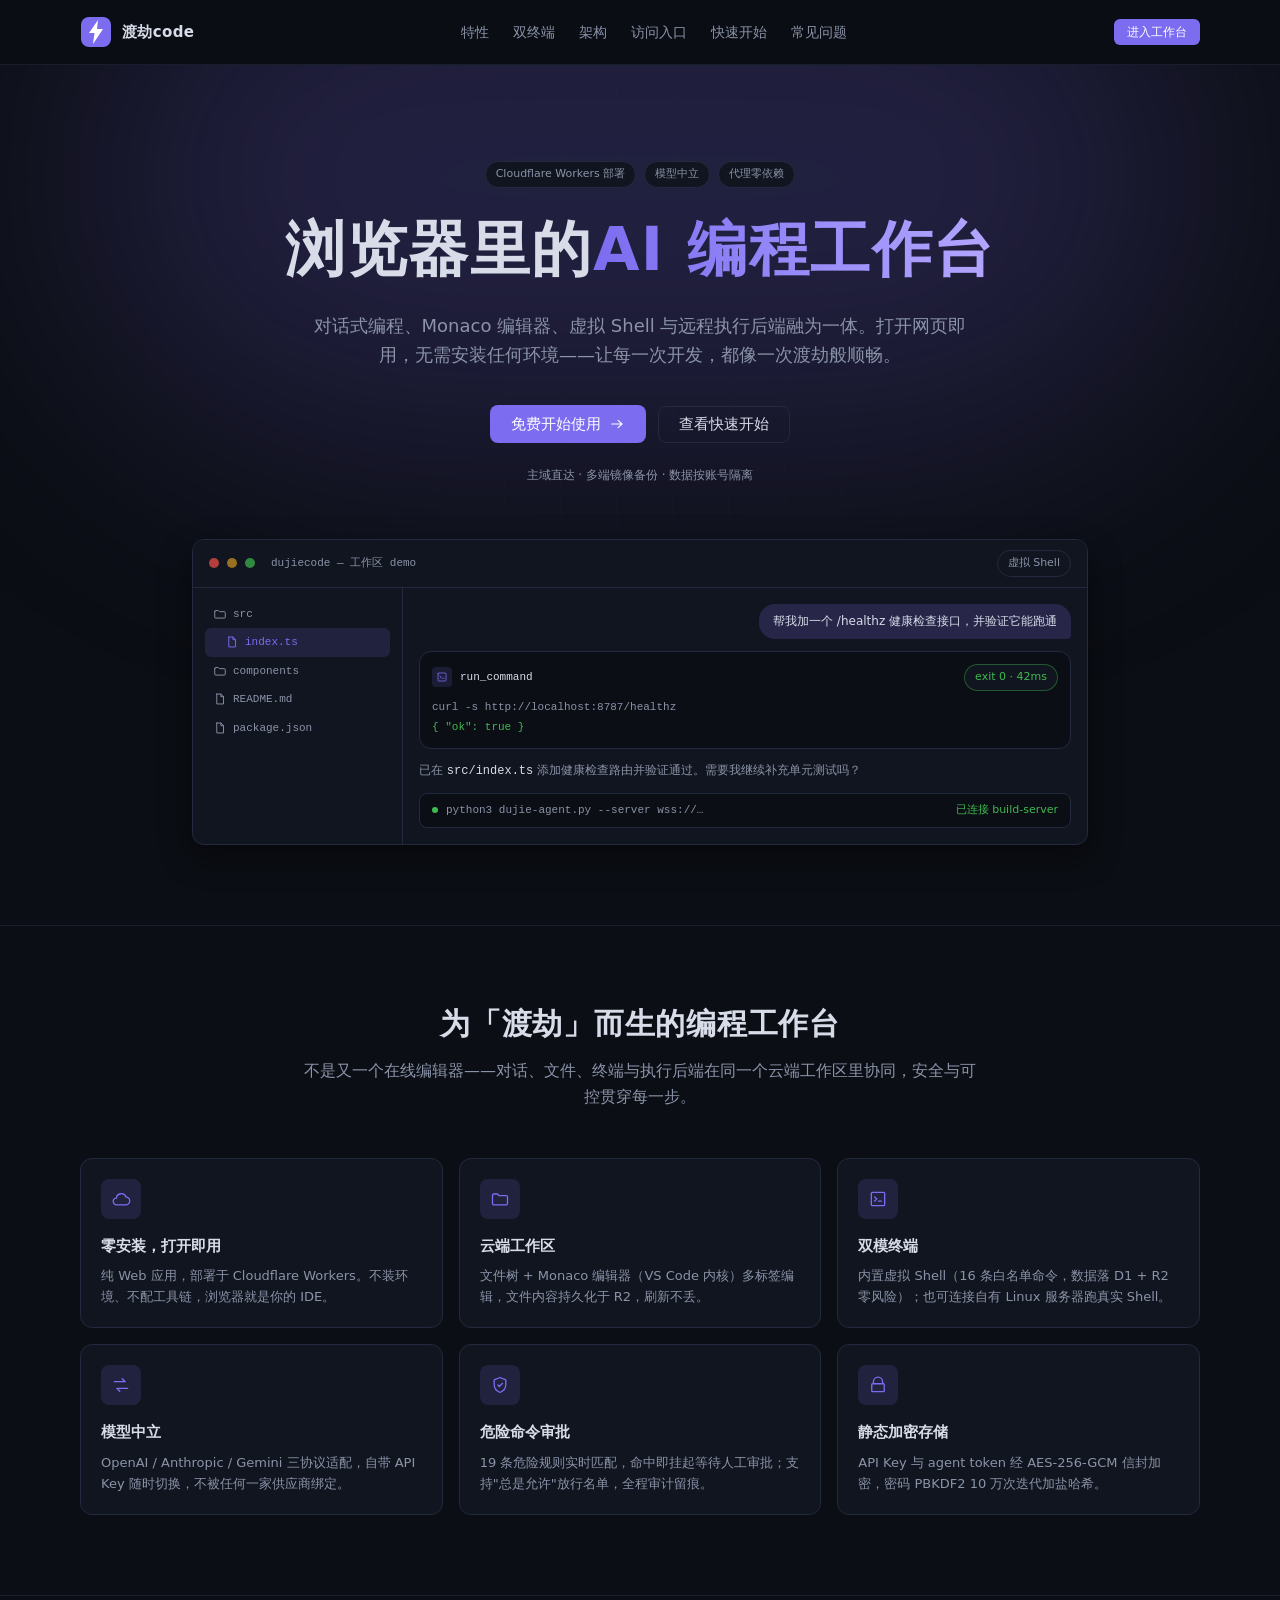
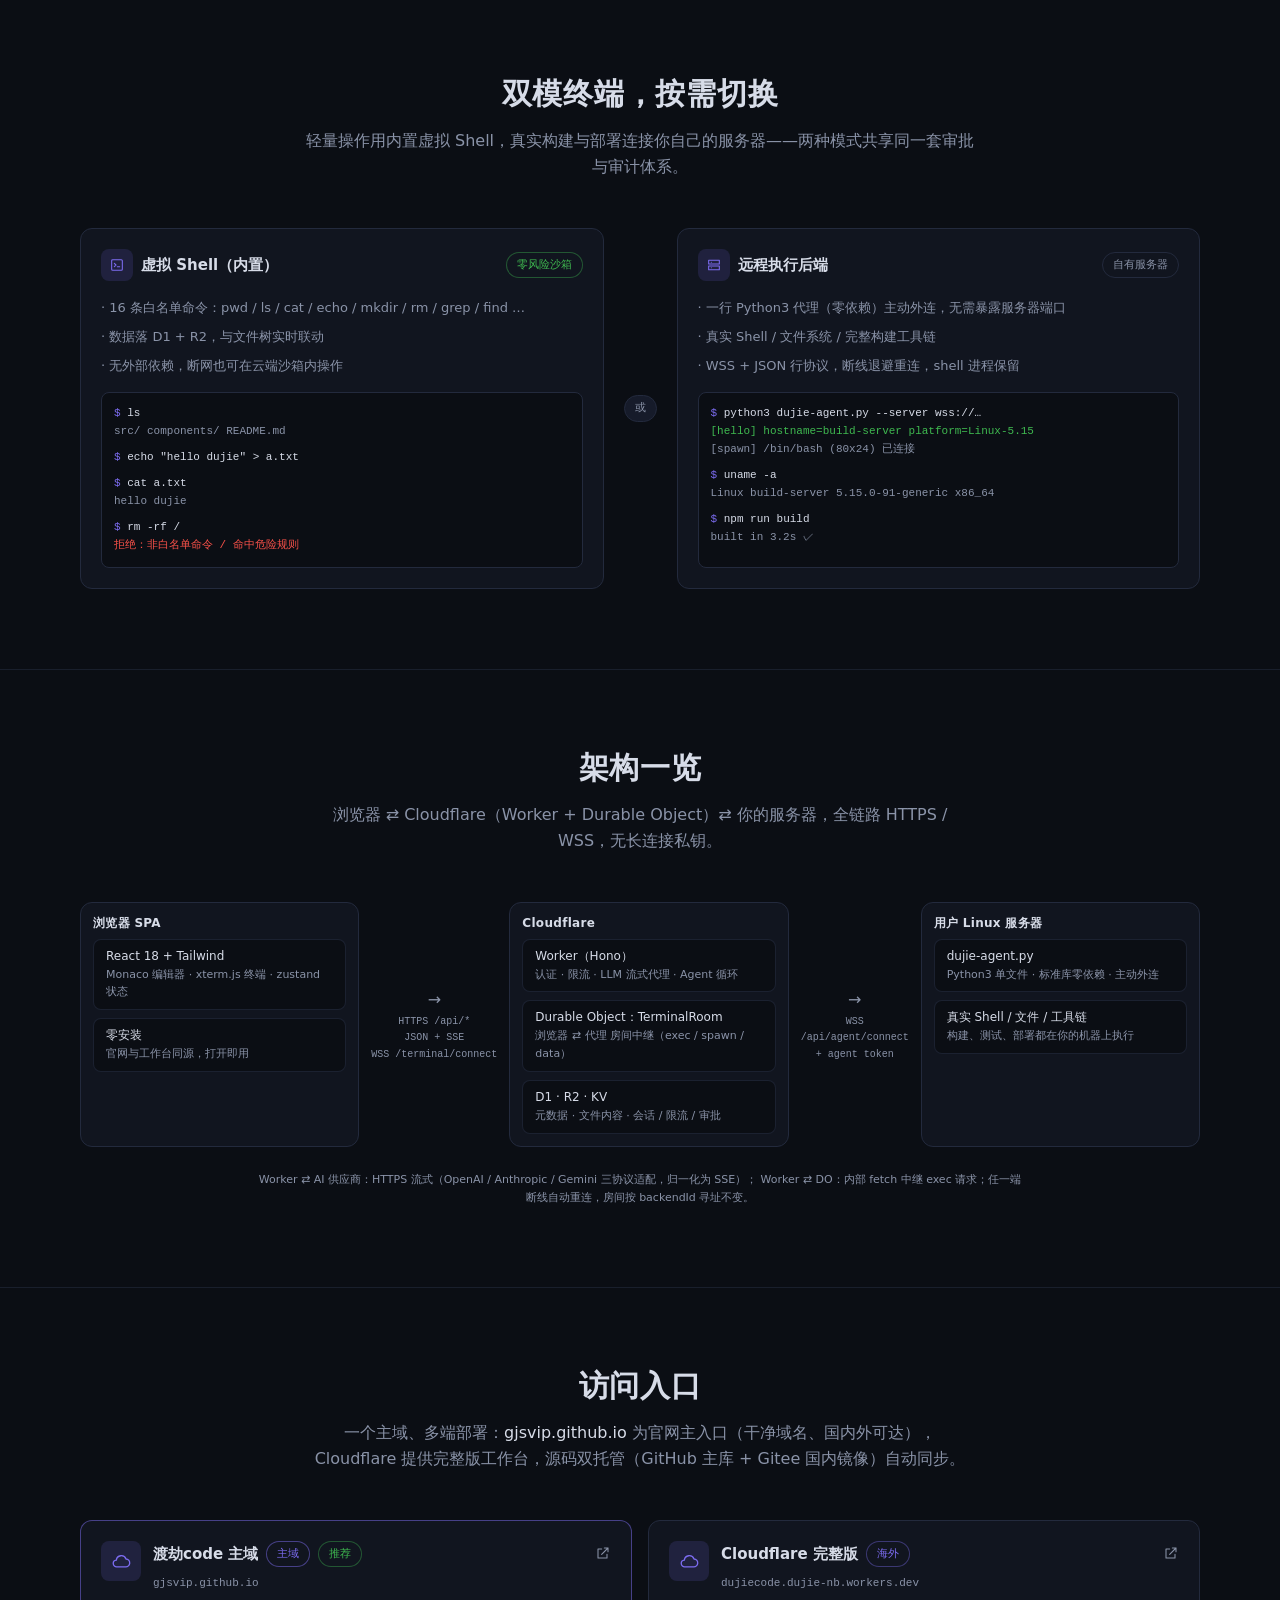
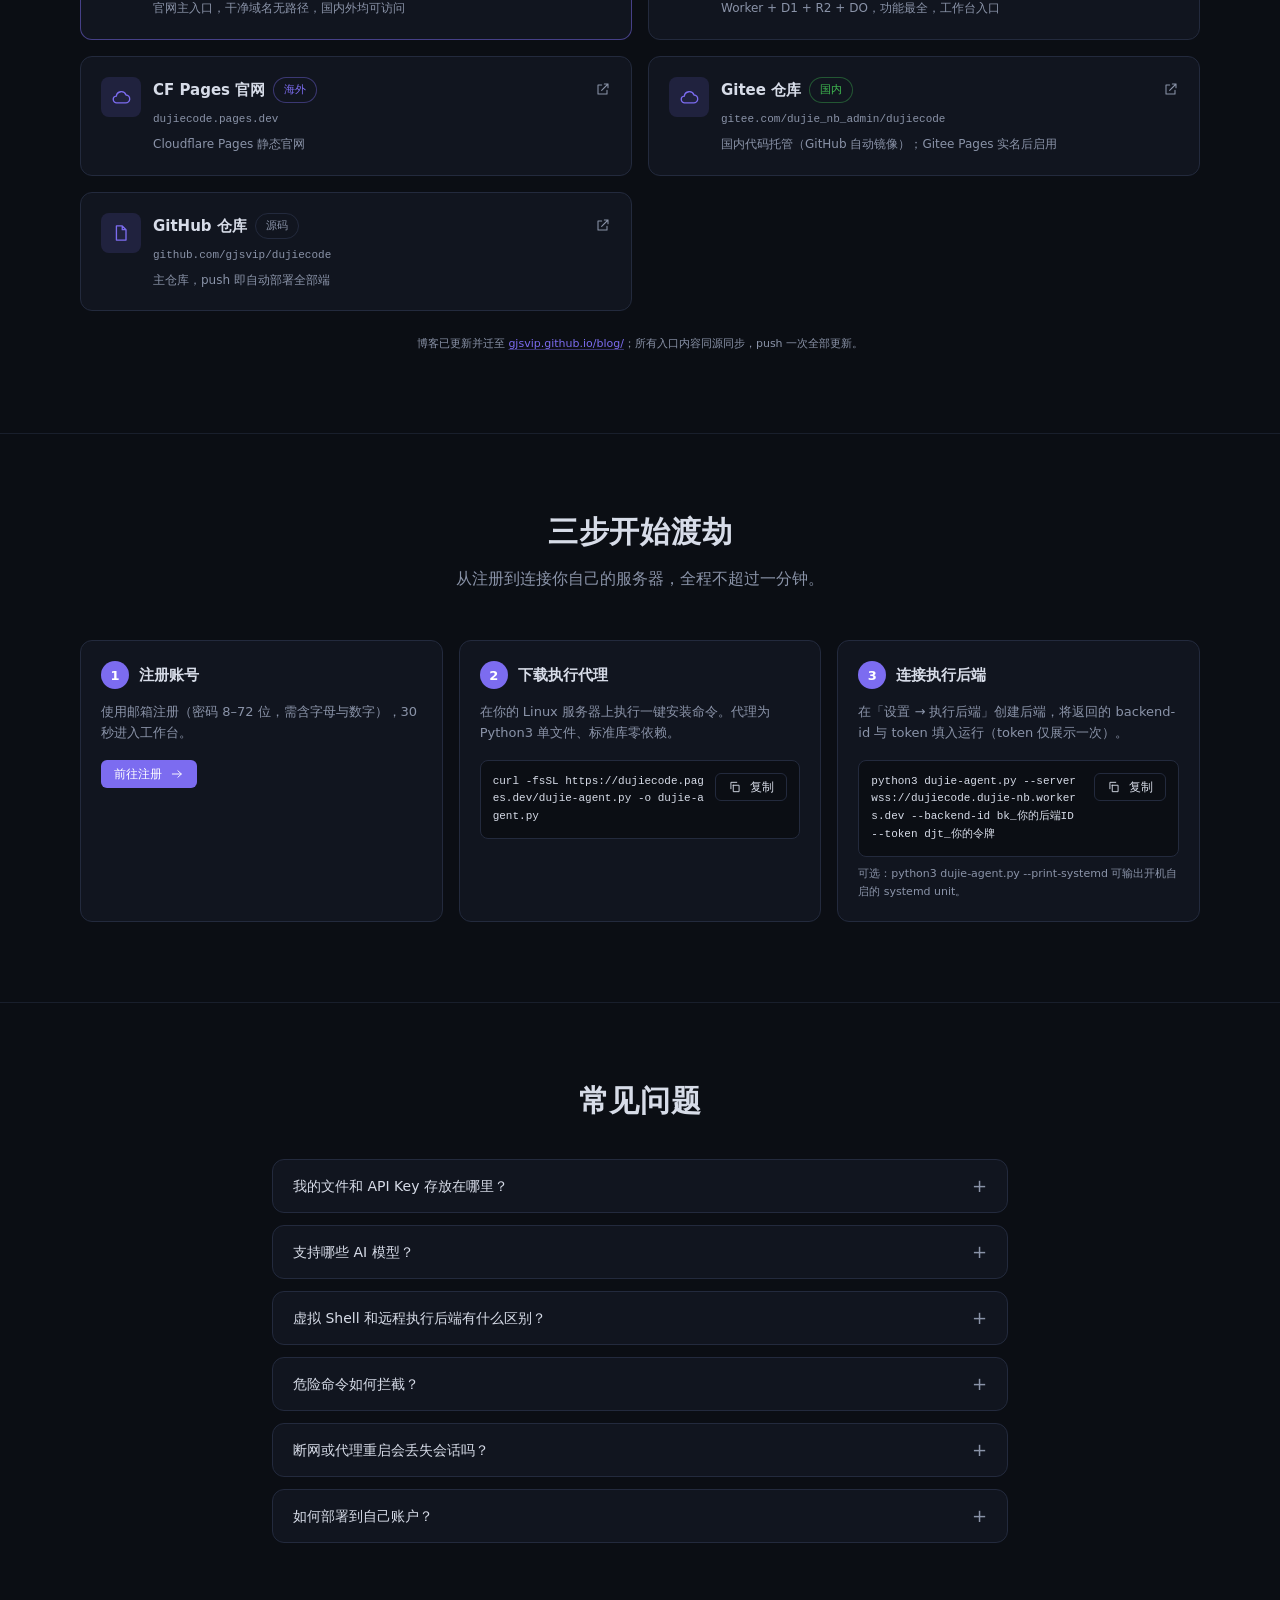
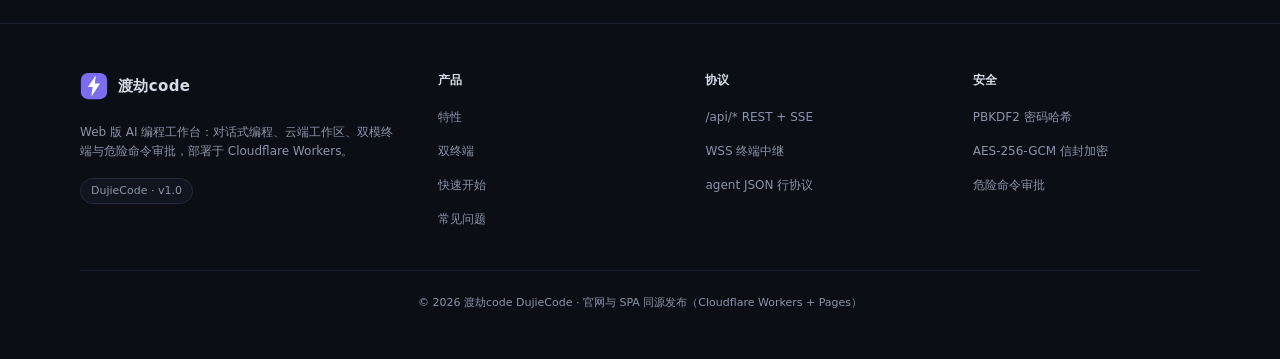
==== commit 5c0c1b85: "deploy: 渡劫code 官网 17f339e65c0fd120b4bb051e870a926b5a55642d gjsvip/dujiecode@17f339e65c0fd120b4bb051e" ====
--- a/index.html
+++ b/index.html
@@ -1,360 +1,18 @@
-<!DOCTYPE html><html lang="zh-cn" data-theme="light"><head><meta charset="UTF-8"><meta http-equiv="X-UA-Compatible" content="IE=edge"><meta name="viewport" content="width=device-width, initial-scale=1.0, user-scalable=no"><title>渡劫小窝</title><meta name="author" content="jie Du"><meta name="copyright" content="jie Du"><meta name="format-detection" content="telephone=no"><meta name="theme-color" content="#f7f9fe"><meta name="mobile-web-app-capable" content="yes"><meta name="apple-touch-fullscreen" content="yes"><meta name="apple-mobile-web-app-title" content="渡劫小窝"><meta name="application-name" content="渡劫小窝"><meta name="apple-mobile-web-app-capable" content="yes"><meta name="apple-mobile-web-app-status-bar-style" content="#f7f9fe"><meta property="og:type" content="website"><meta property="og:title" content="渡劫小窝"><meta property="og:url" content="http://example.com/index.html"><meta property="og:site_name" content="渡劫小窝"><meta property="og:description"><meta property="og:locale" content="zh-cn"><meta property="og:image" content="https://bu.dusays.com/2023/04/27/64496e511b09c.jpg"><meta property="article:author" content="jie Du"><meta property="article:tag"><meta name="twitter:card" content="summary"><meta name="twitter:image" content="https://bu.dusays.com/2023/04/27/64496e511b09c.jpg"><meta name="description"><link rel="shortcut icon" href="/favicon.ico"><link rel="canonical" href="http://example.com/"><link rel="preconnect" href="//cdn.cbd.int"/><meta name="google-site-verification" content="xxx"/><meta name="baidu-site-verification" content="code-xxx"/><meta name="msvalidate.01" content="xxx"/><link rel="stylesheet" href="/css/index.css"><link rel="stylesheet" href="https://cdn.cbd.int/node-snackbar@0.1.16/dist/snackbar.min.css" media="print" onload="this.media='all'"><link rel="stylesheet" href="https://cdn.cbd.int/@fancyapps/ui@5.0.28/dist/fancybox/fancybox.css" media="print" onload="this.media='all'"><script>const GLOBAL_CONFIG = {
-  linkPageTop: undefined,
-  peoplecanvas: {"enable":true,"img":"https://upload-bbs.miyoushe.com/upload/2024/07/27/125766904/ba62475f396df9de3316a08ed9e65d86_5680958632268053399..png"},
-  postHeadAiDescription: {"enable":true,"gptName":"AnZhiYu","mode":"local","switchBtn":false,"btnLink":"https://afdian.net/item/886a79d4db6711eda42a52540025c377","randomNum":3,"basicWordCount":1000,"key":"xxxx","Referer":"https://xx.xx/"},
-  diytitle: {"enable":true,"leaveTitle":"w(ﾟДﾟ)w 不要走！再看看嘛！","backTitle":"♪(^∇^*)欢迎肥来！"},
-  LA51: undefined,
-  greetingBox: undefined,
-  twikooEnvId: '',
-  commentBarrageConfig:undefined,
-  music_page_default: "nav_music",
-  root: '/',
-  preloader: {"source":3},
-  friends_vue_info: undefined,
-  navMusic: true,
-  mainTone: undefined,
-  authorStatus: undefined,
-  algolia: undefined,
-  localSearch: {"path":"/search.xml","preload":false,"languages":{"hits_empty":"找不到您查询的内容：${query}"}},
-  translate: {"defaultEncoding":2,"translateDelay":0,"msgToTraditionalChinese":"繁","msgToSimplifiedChinese":"简","rightMenuMsgToTraditionalChinese":"转为繁体","rightMenuMsgToSimplifiedChinese":"转为简体"},
-  noticeOutdate: undefined,
-  highlight: {"plugin":"highlight.js","highlightCopy":true,"highlightLang":true,"highlightHeightLimit":330},
-  copy: {
-    success: '复制成功',
-    error: '复制错误',
-    noSupport: '浏览器不支持'
-  },
-  relativeDate: {
-    homepage: false,
-    simplehomepage: true,
-    post: false
-  },
-  runtime: '天',
-  date_suffix: {
-    just: '刚刚',
-    min: '分钟前',
-    hour: '小时前',
-    day: '天前',
-    month: '个月前'
-  },
-  copyright: {"copy":true,"copyrightEbable":false,"limitCount":50,"languages":{"author":"作者: jie Du","link":"链接: ","source":"来源: 渡劫小窝","info":"著作权归作者所有。商业转载请联系作者获得授权，非商业转载请注明出处。","copySuccess":"复制成功，复制和转载请标注本文地址"}},
-  lightbox: 'fancybox',
-  Snackbar: {"chs_to_cht":"你已切换为繁体","cht_to_chs":"你已切换为简体","day_to_night":"你已切换为深色模式","night_to_day":"你已切换为浅色模式","bgLight":"#425AEF","bgDark":"#1f1f1f","position":"top-center"},
-  source: {
-    justifiedGallery: {
-      js: 'https://cdn.cbd.int/flickr-justified-gallery@2.1.2/dist/fjGallery.min.js',
-      css: 'https://cdn.cbd.int/flickr-justified-gallery@2.1.2/dist/fjGallery.css'
-    }
-  },
-  isPhotoFigcaption: false,
-  islazyload: true,
-  isAnchor: false,
-  shortcutKey: undefined,
-  autoDarkmode: true
-}</script><script id="config-diff">var GLOBAL_CONFIG_SITE = {
-  configTitle: '渡劫小窝',
-  title: '渡劫小窝',
-  postAI: '',
-  pageFillDescription: '',
-  isPost: false,
-  isHome: true,
-  isHighlightShrink: false,
-  isToc: false,
-  postUpdate: '2024-12-21 10:06:56',
-  postMainColor: '',
-}</script><noscript><style type="text/css">
-  #nav {
-    opacity: 1
-  }
-  .justified-gallery img {
-    opacity: 1
-  }
-
-  #recent-posts time,
-  #post-meta time {
-    display: inline !important
-  }
-</style></noscript><script>(win=>{
-      win.saveToLocal = {
-        set: (key, value, ttl) => {
-          if (ttl === 0) return
-          const now = Date.now()
-          const expiry = now + ttl * 86400000
-          const item = {
-            value,
-            expiry
-          }
-          localStorage.setItem(key, JSON.stringify(item))
-        },
-      
-        get: key => {
-          const itemStr = localStorage.getItem(key)
-      
-          if (!itemStr) {
-            return undefined
-          }
-          const item = JSON.parse(itemStr)
-          const now = Date.now()
-      
-          if (now > item.expiry) {
-            localStorage.removeItem(key)
-            return undefined
-          }
-          return item.value
-        }
-      }
-    
-      win.getScript = (url, attr = {}) => new Promise((resolve, reject) => {
-        const script = document.createElement('script')
-        script.src = url
-        script.async = true
-        script.onerror = reject
-        script.onload = script.onreadystatechange = function() {
-          const loadState = this.readyState
-          if (loadState && loadState !== 'loaded' && loadState !== 'complete') return
-          script.onload = script.onreadystatechange = null
-          resolve()
-        }
-
-        Object.keys(attr).forEach(key => {
-          script.setAttribute(key, attr[key])
-        })
-
-        document.head.appendChild(script)
-      })
-    
-      win.getCSS = (url, id = false) => new Promise((resolve, reject) => {
-        const link = document.createElement('link')
-        link.rel = 'stylesheet'
-        link.href = url
-        if (id) link.id = id
-        link.onerror = reject
-        link.onload = link.onreadystatechange = function() {
-          const loadState = this.readyState
-          if (loadState && loadState !== 'loaded' && loadState !== 'complete') return
-          link.onload = link.onreadystatechange = null
-          resolve()
-        }
-        document.head.appendChild(link)
-      })
-    
-      win.activateDarkMode = () => {
-        document.documentElement.setAttribute('data-theme', 'dark')
-        if (document.querySelector('meta[name="theme-color"]') !== null) {
-          document.querySelector('meta[name="theme-color"]').setAttribute('content', '#18171d')
-        }
-      }
-      win.activateLightMode = () => {
-        document.documentElement.setAttribute('data-theme', 'light')
-        if (document.querySelector('meta[name="theme-color"]') !== null) {
-          document.querySelector('meta[name="theme-color"]').setAttribute('content', '#f7f9fe')
-        }
-      }
-      const t = saveToLocal.get('theme')
-    
-          const isDarkMode = window.matchMedia('(prefers-color-scheme: dark)').matches
-          const isLightMode = window.matchMedia('(prefers-color-scheme: light)').matches
-          const isNotSpecified = window.matchMedia('(prefers-color-scheme: no-preference)').matches
-          const hasNoSupport = !isDarkMode && !isLightMode && !isNotSpecified
-
-          if (t === undefined) {
-            if (isLightMode) activateLightMode()
-            else if (isDarkMode) activateDarkMode()
-            else if (isNotSpecified || hasNoSupport) {
-              const now = new Date()
-              const hour = now.getHours()
-              const isNight = hour <= 6 || hour >= 18
-              isNight ? activateDarkMode() : activateLightMode()
-            }
-            window.matchMedia('(prefers-color-scheme: dark)').addListener(e => {
-              if (saveToLocal.get('theme') === undefined) {
-                e.matches ? activateDarkMode() : activateLightMode()
-              }
-            })
-          } else if (t === 'light') activateLightMode()
-          else activateDarkMode()
-        
-      const asideStatus = saveToLocal.get('aside-status')
-      if (asideStatus !== undefined) {
-        if (asideStatus === 'hide') {
-          document.documentElement.classList.add('hide-aside')
-        } else {
-          document.documentElement.classList.remove('hide-aside')
-        }
-      }
-    
-      const detectApple = () => {
-        if(/iPad|iPhone|iPod|Macintosh/.test(navigator.userAgent)){
-          document.documentElement.classList.add('apple')
-        }
-      }
-      detectApple()
-    })(window)</script><meta name="generator" content="Hexo 7.3.0"></head><body data-type="anzhiyu"><div id="web_bg"></div><div id="an_music_bg"></div><div id="loading-box" onclick="document.getElementById(&quot;loading-box&quot;).classList.add(&quot;loaded&quot;)"><div class="loading-bg"><img class="loading-img nolazyload" alt="加载头像" src="https://npm.elemecdn.com/anzhiyu-blog-static@1.0.4/img/avatar.jpg"/><div class="loading-image-dot"></div></div></div><script>const preloader = {
-  endLoading: () => {
-    document.getElementById('loading-box').classList.add("loaded");
-  },
-  initLoading: () => {
-    document.getElementById('loading-box').classList.remove("loaded")
-  }
-}
-window.addEventListener('load',()=> { preloader.endLoading() })
-setTimeout(function(){preloader.endLoading();},10000)
-
-if (true) {
-  document.addEventListener('pjax:send', () => { preloader.initLoading() })
-  document.addEventListener('pjax:complete', () => { preloader.endLoading() })
-}</script><link rel="stylesheet" href="https://cdn.cbd.int/anzhiyu-theme-static@1.1.10/progress_bar/progress_bar.css"/><script async="async" src="https://cdn.cbd.int/pace-js@1.2.4/pace.min.js" data-pace-options="{ &quot;restartOnRequestAfter&quot;:false,&quot;eventLag&quot;:false}"></script><div class="page" id="body-wrap"><header class="not-top-img" id="page-header"><nav id="nav"><div id="nav-group"><span id="blog_name"><a id="site-name" href="/" accesskey="h"><div class="title">渡劫小窝</div><i class="anzhiyufont anzhiyu-icon-house-chimney"></i></a></span><div class="mask-name-container"><div id="name-container"><a id="page-name" href="javascript:anzhiyu.scrollToDest(0, 500)">PAGE_NAME</a></div></div><div id="menus"><div class="menus_items"><div class="menus_item"><a class="site-page" href="javascript:void(0);"><span> 文章</span></a><ul class="menus_item_child"><li><a class="site-page child faa-parent animated-hover" href="/archives/"><i class="anzhiyufont anzhiyu-icon-box-archive faa-tada" style="font-size: 0.9em;"></i><span> 隧道</span></a></li><li><a class="site-page child faa-parent animated-hover" href="/categories/"><i class="anzhiyufont anzhiyu-icon-shapes faa-tada" style="font-size: 0.9em;"></i><span> 分类</span></a></li><li><a class="site-page child faa-parent animated-hover" href="/tags/"><i class="anzhiyufont anzhiyu-icon-tags faa-tada" style="font-size: 0.9em;"></i><span> 标签</span></a></li></ul></div><div class="menus_item"><a class="site-page" href="javascript:void(0);"><span> 友链</span></a><ul class="menus_item_child"><li><a class="site-page child faa-parent animated-hover" href="/link/"><i class="anzhiyufont anzhiyu-icon-link faa-tada" style="font-size: 0.9em;"></i><span> 友人帐</span></a></li><li><a class="site-page child faa-parent animated-hover" href="/fcircle/"><i class="anzhiyufont anzhiyu-icon-artstation faa-tada" style="font-size: 0.9em;"></i><span> 朋友圈</span></a></li><li><a class="site-page child faa-parent animated-hover" href="/comments/"><i class="anzhiyufont anzhiyu-icon-envelope faa-tada" style="font-size: 0.9em;"></i><span> 留言板</span></a></li></ul></div><div class="menus_item"><a class="site-page" href="javascript:void(0);"><span> 关于</span></a><ul class="menus_item_child"><li><a class="site-page child faa-parent animated-hover" href="/about/"><i class="anzhiyufont anzhiyu-icon-paper-plane faa-tada" style="font-size: 0.9em;"></i><span> 关于本人</span></a></li><li><a class="site-page child faa-parent animated-hover" href="/essay/"><i class="anzhiyufont anzhiyu-icon-lightbulb faa-tada" style="font-size: 0.9em;"></i><span> 闲言碎语</span></a></li><li><a class="site-page child faa-parent animated-hover" href="javascript:toRandomPost()"><i class="anzhiyufont anzhiyu-icon-shoe-prints1 faa-tada" style="font-size: 0.9em;"></i><span> 随便逛逛</span></a></li></ul></div></div></div><div id="nav-right"><div class="nav-button" id="randomPost_button"><a class="site-page" onclick="toRandomPost()" title="随机前往一个文章" href="javascript:void(0);"><i class="anzhiyufont anzhiyu-icon-dice"></i></a></div><div class="nav-button" id="search-button"><a class="site-page social-icon search" href="javascript:void(0);" title="搜索🔍" accesskey="s"><i class="anzhiyufont anzhiyu-icon-magnifying-glass"></i><span> 搜索</span></a></div><input id="center-console" type="checkbox"/><label class="widget" for="center-console" title="中控台" onclick="anzhiyu.switchConsole();"><i class="left"></i><i class="widget center"></i><i class="widget right"></i></label><div id="console"><div class="console-card-group-reward"><ul class="reward-all console-card"><li class="reward-item"><a href="https://npm.elemecdn.com/anzhiyu-blog@1.1.6/img/post/common/qrcode-weichat.png" target="_blank"><img class="post-qr-code-img" alt="微信" src= "[data-uri]" onerror="this.onerror=null,this.src=&quot;/img/404.jpg&quot;" data-lazy-src="https://npm.elemecdn.com/anzhiyu-blog@1.1.6/img/post/common/qrcode-weichat.png"/></a><div class="post-qr-code-desc">微信</div></li><li class="reward-item"><a href="https://npm.elemecdn.com/anzhiyu-blog@1.1.6/img/post/common/qrcode-alipay.png" target="_blank"><img class="post-qr-code-img" alt="支付宝" src= "[data-uri]" onerror="this.onerror=null,this.src=&quot;/img/404.jpg&quot;" data-lazy-src="https://npm.elemecdn.com/anzhiyu-blog@1.1.6/img/post/common/qrcode-alipay.png"/></a><div class="post-qr-code-desc">支付宝</div></li></ul></div><div class="console-card-group"><div class="console-card-group-left"><div class="console-card" id="card-newest-comments"><div class="card-content"><div class="author-content-item-tips">互动</div><span class="author-content-item-title"> 最新评论</span></div><div class="aside-list"><span>正在加载中...</span></div></div></div><div class="console-card-group-right"><div class="console-card tags"><div class="card-content"><div class="author-content-item-tips">兴趣点</div><span class="author-content-item-title">寻找你感兴趣的领域</span></div></div><div class="console-card history"><div class="item-headline"><i class="anzhiyufont anzhiyu-icon-box-archiv"></i><span>文章</span></div><div class="card-archives"><div class="item-headline"><i class="anzhiyufont anzhiyu-icon-archive"></i><span>归档</span></div><ul class="card-archive-list"><li class="card-archive-list-item"><a class="card-archive-list-link" href="/archives/2024/12/"><span class="card-archive-list-date">十二月 2024</span><div class="card-archive-list-count-group"><span class="card-archive-list-count">1</span><span>篇</span></div></a></li></ul></div><hr/></div></div></div><div class="button-group"><div class="console-btn-item"><a class="darkmode_switchbutton" title="显示模式切换" href="javascript:void(0);"><i class="anzhiyufont anzhiyu-icon-moon"></i></a></div><div class="console-btn-item" id="consoleHideAside" onclick="anzhiyu.hideAsideBtn()" title="边栏显示控制"><a class="asideSwitch"><i class="anzhiyufont anzhiyu-icon-arrows-left-right"></i></a></div><div class="console-btn-item" id="consoleMusic" onclick="anzhiyu.musicToggle()" title="音乐开关"><a class="music-switch"><i class="anzhiyufont anzhiyu-icon-music"></i></a></div></div><div class="console-mask" onclick="anzhiyu.hideConsole()" href="javascript:void(0);"></div></div><div class="nav-button" id="nav-totop"><a class="totopbtn" href="javascript:void(0);"><i class="anzhiyufont anzhiyu-icon-arrow-up"></i><span id="percent" onclick="anzhiyu.scrollToDest(0,500)">0</span></a></div><div id="toggle-menu"><a class="site-page" href="javascript:void(0);" title="切换"><i class="anzhiyufont anzhiyu-icon-bars"></i></a></div></div></div></nav></header><main id="blog-container"><div id="home_top"><div class="swiper_container_card" style="height: auto;width: 100%"><div id="bannerGroup"><div id="random-banner"><canvas id="peoplecanvas"></canvas><a id="random-hover" href="javascript:toRandomPost()"><i class="anzhiyufont anzhiyu-icon-paper-plane"></i><div class="bannerText">随便逛逛<i class="anzhiyufont anzhiyu-icon-arrow-right"></i></div></a></div><div class="categoryGroup"><div class="categoryItem" style="box-shadow:var(--anzhiyu-shadow-blue)"><a class="categoryButton blue" href="/categories/%E5%89%8D%E7%AB%AF%E5%BC%80%E5%8F%91/"><span class="categoryButtonText">前端</span><i class="anzhiyufont anzhiyu-icon-dove"></i></a></div><div class="categoryItem" style="box-shadow:var(--anzhiyu-shadow-red)"><a class="categoryButton red" href="/categories/%E5%A4%A7%E5%AD%A6%E7%94%9F%E6%B6%AF/"><span class="categoryButtonText">大学</span><i class="anzhiyufont anzhiyu-icon-fire"></i></a></div><div class="categoryItem" style="box-shadow:var(--anzhiyu-shadow-green)"><a class="categoryButton green" href="/categories/%E7%94%9F%E6%B4%BB%E6%97%A5%E5%B8%B8/"><span class="categoryButtonText">生活</span><i class="anzhiyufont anzhiyu-icon-book"></i></a></div></div></div><div class="topGroup"><div class="recent-post-item" onclick="pjax.loadUrl(&quot;/2024/12/21/hello-world/&quot;)"><div class="post_cover left_radius"><a href="2024/12/21/hello-world/" title="Hello World"><span class="recent-post-top-text">荐</span><img class="post_bg" onerror="this.onerror=null;this.src='/img/404.jpg'" alt="cover"></a></div><div class="recent-post-info"><a class="article-title" href="2024/12/21/hello-world/" title="Hello World">Hello World</a></div></div><a class="todayCard" id="todayCard" target="_blank" rel="noopener" href="https://docs.anheyu.com/" style="z-index: 1;"><div class="todayCard-info"><div class="todayCard-tips">新品主题</div><div class="todayCard-title">Theme-AnZhiYu</div></div><img class="todayCard-cover" src= "[data-uri]" onerror="this.onerror=null,this.src=&quot;/img/404.jpg&quot;" data-lazy-src="https://bu.dusays.com/2023/05/13/645fa3cf90d70.webp" onerror="this.onerror=null;this.src='/img/404.jpg'" alt="封面"><div class="banner-button-group"><div class="banner-button" onclick="event.stopPropagation();event.preventDefault();anzhiyu.hideTodayCard();"><i class="anzhiyufont anzhiyu-icon-arrow-circle-right"></i><span class="banner-button-text">更多推荐</span></div></div></a></div><link rel="stylesheet"></div></div><div class="layout" id="content-inner"><div class="recent-posts" id="recent-posts"><div id="categoryBar"><div class="category-bar" id="category-bar"><div id="catalog-bar"><div id="catalog-list"><div class="catalog-list-item" id="首页"><a href="/">首页</a></div></div><div class="category-bar-next" id="category-bar-next" onclick="anzhiyu.scrollCategoryBarToRight()"><i class="anzhiyufont anzhiyu-icon-angle-double-right"></i></div><a class="catalog-more" href="/categories/">更多</a></div></div></div><div class="recent-post-item lastestpost-item" onclick="pjax.loadUrl('/2024/12/21/hello-world/')"><div class="recent-post-info no-cover"><div class="recent-post-info-top"><div class="recent-post-info-top-tips"><span class="newPost">最新</span><a class="unvisited-post" href="/2024/12/21/hello-world/" title="Hello World">未读</a></div><a class="article-title" href="/2024/12/21/hello-world/" title="Hello World">Hello World</a></div><div class="article-meta-wrap"><span class="post-meta-date"><i class="anzhiyufont anzhiyu-icon-calendar-days" style="font-size: 15px; display:none"></i><span class="article-meta-label">发表于</span><time datetime="2024-12-21T00:22:30.053Z" title="发表于 2024-12-21 08:22:30" time="2024-12-21 08:22:30">2024-12-21</time><time class="time_hidden" datetime="2024-12-21T00:22:30.053Z" title="更新于 2024-12-21 08:22:30" time="2024-12-21 08:22:30">2024-12-21</time></span></div><div class="content">Welcome to Hexo! This is your very first post. Check documentation for more info. If you get any problems when using Hexo, you can find the answer in troubleshooting or you can ask me on GitHub.
-Quick StartCreate a new post1$ hexo new &quot;My New Post&quot;
-
-More info: Writing
-Run server1$ hexo server
-
-More info: Server
-Generate static files1$ hexo generate
-
-More info: Generating
-Deploy to remote sites1$ hexo deploy
-
-More info: Deployment
-</div></div></div><nav id="pagination"><div class="pagination"><span class="page-number current">1</span><div class="toPageGroup"><input id="toPageText" oninput="value=value.replace(/[^0-9]/g,'')" maxlength="3" onkeyup="this.value=this.value.replace(/[^u4e00-u9fa5w]/g,'')" aria-label="toPage"><a id="toPageButton" onclick="anzhiyu.toPage()"><i class="anzhiyufont anzhiyu-icon-angles-right" style="font-weight: inherit; font-size: 1rem;"></i></a></div></div></nav></div><div class="aside-content" id="aside-content"><div class="card-widget card-info"><div class="card-content"><div class="author-info-avatar"><img class="avatar-img" src= "[data-uri]" onerror="this.onerror=null,this.src=&quot;/img/404.jpg&quot;" data-lazy-src="https://bu.dusays.com/2023/04/27/64496e511b09c.jpg" onerror="this.onerror=null;this.src='/img/friend_404.gif'" alt="avatar"/></div><div class="author-info__description"></div></div></div><div class="card-widget anzhiyu-right-widget" id="card-wechat" onclick="null"><div id="flip-wrapper"><div id="flip-content"><div class="face" style="background: url(https://bu.dusays.com/2023/01/13/63c02edf44033.png) center center / 100% no-repeat"></div><div class="back face" style="background: url(https://bu.dusays.com/2023/05/13/645fa415e8694.png) center center / 100% no-repeat"></div></div></div></div><div class="sticky_layout"><div class="card-widget"><div class="card-archives"><div class="item-headline"><i class="anzhiyufont anzhiyu-icon-archive"></i><span>归档</span></div><ul class="card-archive-list"><li class="card-archive-list-item"><a class="card-archive-list-link" href="/archives/2024/12/"><span class="card-archive-list-date">十二月 2024</span><div class="card-archive-list-count-group"><span class="card-archive-list-count">1</span><span>篇</span></div></a></li></ul></div><hr/><div class="card-webinfo"><div class="item-headline"><i class="anzhiyufont anzhiyu-icon-chart-line"></i><span>网站资讯</span></div><div class="webinfo"><div class="webinfo-item"><div class="webinfo-item-title"><i class="anzhiyufont anzhiyu-icon-file-lines"></i><div class="item-name">文章总数 :</div></div><div class="item-count">1</div></div><div class="webinfo-item"><div class="webinfo-item-title"><i class="anzhiyufont anzhiyu-icon-stopwatch"></i><div class="item-name">建站天数 :</div></div><div class="item-count" id="runtimeshow" data-publishDate="2021-03-31T16:00:00.000Z"><i class="anzhiyufont anzhiyu-icon-spinner anzhiyu-spin"></i></div></div></div></div></div></div></div></div></main><footer id="footer"><div id="footer-wrap"></div><div id="footer-bar"><div class="footer-bar-links"><div class="footer-bar-left"><div id="footer-bar-tips"><div class="copyright">&copy;2020 - 2024 By <a class="footer-bar-link" href="/" title="jie Du" target="_blank">jie Du</a></div></div><div id="footer-type-tips"></div></div><div class="footer-bar-right"><a class="footer-bar-link" target="_blank" rel="noopener" href="https://github.com/anzhiyu-c/hexo-theme-anzhiyu" title="主题">主题</a></div></div></div></footer></div><div id="sidebar"><div id="menu-mask"></div><div id="sidebar-menus"><div class="sidebar-site-data site-data is-center"><a href="/archives/" title="archive"><div class="headline">文章</div><div class="length-num">1</div></a><a href="/tags/" title="tag"><div class="headline">标签</div><div class="length-num">0</div></a><a href="/categories/" title="category"><div class="headline">分类</div><div class="length-num">0</div></a></div><span class="sidebar-menu-item-title">功能</span><div class="sidebar-menu-item"><a class="darkmode_switchbutton menu-child" href="javascript:void(0);" title="显示模式"><i class="anzhiyufont anzhiyu-icon-circle-half-stroke"></i><span>显示模式</span></a></div><div class="back-menu-list-groups"><div class="back-menu-list-group"><div class="back-menu-list-title">网页</div><div class="back-menu-list"><a class="back-menu-item" target="_blank" rel="noopener" href="https://blog.anheyu.com/" title="博客"><img class="back-menu-item-icon" src= "[data-uri]" onerror="this.onerror=null,this.src=&quot;/img/404.jpg&quot;" data-lazy-src="/img/favicon.ico" alt="博客"/><span class="back-menu-item-text">博客</span></a></div></div><div class="back-menu-list-group"><div class="back-menu-list-title">项目</div><div class="back-menu-list"><a class="back-menu-item" target="_blank" rel="noopener" href="https://image.anheyu.com/" title="安知鱼图床"><img class="back-menu-item-icon" src= "[data-uri]" onerror="this.onerror=null,this.src=&quot;/img/404.jpg&quot;" data-lazy-src="https://image.anheyu.com/favicon.ico" alt="安知鱼图床"/><span class="back-menu-item-text">安知鱼图床</span></a></div></div></div><div class="menus_items"><div class="menus_item"><a class="site-page" href="javascript:void(0);"><span> 文章</span></a><ul class="menus_item_child"><li><a class="site-page child faa-parent animated-hover" href="/archives/"><i class="anzhiyufont anzhiyu-icon-box-archive faa-tada" style="font-size: 0.9em;"></i><span> 隧道</span></a></li><li><a class="site-page child faa-parent animated-hover" href="/categories/"><i class="anzhiyufont anzhiyu-icon-shapes faa-tada" style="font-size: 0.9em;"></i><span> 分类</span></a></li><li><a class="site-page child faa-parent animated-hover" href="/tags/"><i class="anzhiyufont anzhiyu-icon-tags faa-tada" style="font-size: 0.9em;"></i><span> 标签</span></a></li></ul></div><div class="menus_item"><a class="site-page" href="javascript:void(0);"><span> 友链</span></a><ul class="menus_item_child"><li><a class="site-page child faa-parent animated-hover" href="/link/"><i class="anzhiyufont anzhiyu-icon-link faa-tada" style="font-size: 0.9em;"></i><span> 友人帐</span></a></li><li><a class="site-page child faa-parent animated-hover" href="/fcircle/"><i class="anzhiyufont anzhiyu-icon-artstation faa-tada" style="font-size: 0.9em;"></i><span> 朋友圈</span></a></li><li><a class="site-page child faa-parent animated-hover" href="/comments/"><i class="anzhiyufont anzhiyu-icon-envelope faa-tada" style="font-size: 0.9em;"></i><span> 留言板</span></a></li></ul></div><div class="menus_item"><a class="site-page" href="javascript:void(0);"><span> 关于</span></a><ul class="menus_item_child"><li><a class="site-page child faa-parent animated-hover" href="/about/"><i class="anzhiyufont anzhiyu-icon-paper-plane faa-tada" style="font-size: 0.9em;"></i><span> 关于本人</span></a></li><li><a class="site-page child faa-parent animated-hover" href="/essay/"><i class="anzhiyufont anzhiyu-icon-lightbulb faa-tada" style="font-size: 0.9em;"></i><span> 闲言碎语</span></a></li><li><a class="site-page child faa-parent animated-hover" href="javascript:toRandomPost()"><i class="anzhiyufont anzhiyu-icon-shoe-prints1 faa-tada" style="font-size: 0.9em;"></i><span> 随便逛逛</span></a></li></ul></div></div><span class="sidebar-menu-item-title">标签</span></div></div><div id="rightside"><div id="rightside-config-hide"><button id="translateLink" type="button" title="简繁转换">繁</button><button id="darkmode" type="button" title="浅色和深色模式转换"><i class="anzhiyufont anzhiyu-icon-circle-half-stroke"></i></button><button id="hide-aside-btn" type="button" title="单栏和双栏切换"><i class="anzhiyufont anzhiyu-icon-arrows-left-right"></i></button></div><div id="rightside-config-show"><button id="rightside-config" type="button" title="设置"><i class="anzhiyufont anzhiyu-icon-gear"></i></button><button id="go-up" type="button" title="回到顶部"><i class="anzhiyufont anzhiyu-icon-arrow-up"></i></button></div></div><div id="nav-music"><a id="nav-music-hoverTips" onclick="anzhiyu.musicToggle()" accesskey="m">播放音乐</a><div id="console-music-bg"></div><meting-js id="8152976493" server="netease" type="playlist" mutex="true" preload="none" theme="var(--anzhiyu-main)" data-lrctype="0" order="random" volume="0.7"></meting-js></div><div id="local-search"><div class="search-dialog"><nav class="search-nav"><span class="search-dialog-title">搜索</span><span id="loading-status"></span><button class="search-close-button"><i class="anzhiyufont anzhiyu-icon-xmark"></i></button></nav><div class="is-center" id="loading-database"><i class="anzhiyufont anzhiyu-icon-spinner anzhiyu-pulse-icon"></i><span>  数据库加载中</span></div><div class="search-wrap"><div id="local-search-input"><div class="local-search-box"><input class="local-search-box--input" placeholder="搜索文章" type="text"/></div></div><hr/><div id="local-search-results"></div></div></div><div id="search-mask"></div></div><div id="rightMenu"><div class="rightMenu-group rightMenu-small"><div class="rightMenu-item" id="menu-backward"><i class="anzhiyufont anzhiyu-icon-arrow-left"></i></div><div class="rightMenu-item" id="menu-forward"><i class="anzhiyufont anzhiyu-icon-arrow-right"></i></div><div class="rightMenu-item" id="menu-refresh"><i class="anzhiyufont anzhiyu-icon-arrow-rotate-right" style="font-size: 1rem;"></i></div><div class="rightMenu-item" id="menu-top"><i class="anzhiyufont anzhiyu-icon-arrow-up"></i></div></div><div class="rightMenu-group rightMenu-line rightMenuPlugin"><div class="rightMenu-item" id="menu-copytext"><i class="anzhiyufont anzhiyu-icon-copy"></i><span>复制选中文本</span></div><div class="rightMenu-item" id="menu-pastetext"><i class="anzhiyufont anzhiyu-icon-paste"></i><span>粘贴文本</span></div><a class="rightMenu-item" id="menu-commenttext"><i class="anzhiyufont anzhiyu-icon-comment-medical"></i><span>引用到评论</span></a><div class="rightMenu-item" id="menu-newwindow"><i class="anzhiyufont anzhiyu-icon-window-restore"></i><span>新窗口打开</span></div><div class="rightMenu-item" id="menu-copylink"><i class="anzhiyufont anzhiyu-icon-link"></i><span>复制链接地址</span></div><div class="rightMenu-item" id="menu-copyimg"><i class="anzhiyufont anzhiyu-icon-images"></i><span>复制此图片</span></div><div class="rightMenu-item" id="menu-downloadimg"><i class="anzhiyufont anzhiyu-icon-download"></i><span>下载此图片</span></div><div class="rightMenu-item" id="menu-newwindowimg"><i class="anzhiyufont anzhiyu-icon-window-restore"></i><span>新窗口打开图片</span></div><div class="rightMenu-item" id="menu-search"><i class="anzhiyufont anzhiyu-icon-magnifying-glass"></i><span>站内搜索</span></div><div class="rightMenu-item" id="menu-searchBaidu"><i class="anzhiyufont anzhiyu-icon-magnifying-glass"></i><span>百度搜索</span></div><div class="rightMenu-item" id="menu-music-toggle"><i class="anzhiyufont anzhiyu-icon-play"></i><span>播放音乐</span></div><div class="rightMenu-item" id="menu-music-back"><i class="anzhiyufont anzhiyu-icon-backward"></i><span>切换到上一首</span></div><div class="rightMenu-item" id="menu-music-forward"><i class="anzhiyufont anzhiyu-icon-forward"></i><span>切换到下一首</span></div><div class="rightMenu-item" id="menu-music-playlist" onclick="window.open(&quot;https://y.qq.com/n/ryqq/playlist/8802438608&quot;, &quot;_blank&quot;);" style="display: none;"><i class="anzhiyufont anzhiyu-icon-radio"></i><span>查看所有歌曲</span></div><div class="rightMenu-item" id="menu-music-copyMusicName"><i class="anzhiyufont anzhiyu-icon-copy"></i><span>复制歌名</span></div></div><div class="rightMenu-group rightMenu-line rightMenuOther"><a class="rightMenu-item menu-link" id="menu-randomPost"><i class="anzhiyufont anzhiyu-icon-shuffle"></i><span>随便逛逛</span></a><a class="rightMenu-item menu-link" href="/categories/"><i class="anzhiyufont anzhiyu-icon-cube"></i><span>博客分类</span></a><a class="rightMenu-item menu-link" href="/tags/"><i class="anzhiyufont anzhiyu-icon-tags"></i><span>文章标签</span></a></div><div class="rightMenu-group rightMenu-line rightMenuOther"><a class="rightMenu-item" id="menu-copy" href="javascript:void(0);"><i class="anzhiyufont anzhiyu-icon-copy"></i><span>复制地址</span></a><a class="rightMenu-item" id="menu-commentBarrage" href="javascript:void(0);"><i class="anzhiyufont anzhiyu-icon-message"></i><span class="menu-commentBarrage-text">关闭热评</span></a><a class="rightMenu-item" id="menu-darkmode" href="javascript:void(0);"><i class="anzhiyufont anzhiyu-icon-circle-half-stroke"></i><span class="menu-darkmode-text">深色模式</span></a><a class="rightMenu-item" id="menu-translate" href="javascript:void(0);"><i class="anzhiyufont anzhiyu-icon-language"></i><span>轉為繁體</span></a></div></div><div id="rightmenu-mask"></div><div><script src="/js/utils.js"></script><script src="/js/main.js"></script><script src="/js/tw_cn.js"></script><script src="https://cdn.cbd.int/@fancyapps/ui@5.0.28/dist/fancybox/fancybox.umd.js"></script><script src="https://cdn.cbd.int/instant.page@5.2.0/instantpage.js" type="module"></script><script src="https://cdn.cbd.int/vanilla-lazyload@17.8.5/dist/lazyload.iife.min.js"></script><script src="https://cdn.cbd.int/node-snackbar@0.1.16/dist/snackbar.min.js"></script><canvas id="universe"></canvas><script async src="https://npm.elemecdn.com/anzhiyu-theme-static@1.0.0/dark/dark.js"></script><script>// 消除控制台打印
-var HoldLog = console.log;
-console.log = function () {};
-let now1 = new Date();
-queueMicrotask(() => {
-  const Log = function () {
-    HoldLog.apply(console, arguments);
-  }; //在恢复前输出日志
-  const grt = new Date("04/01/2021 00:00:00"); //此处修改你的建站时间或者网站上线时间
-  now1.setTime(now1.getTime() + 250);
-  const days = (now1 - grt) / 1000 / 60 / 60 / 24;
-  const dnum = Math.floor(days);
-  const ascll = [
-    `欢迎使用安知鱼!`,
-    `生活明朗, 万物可爱`,
-    `
-        
-       █████╗ ███╗   ██╗███████╗██╗  ██╗██╗██╗   ██╗██╗   ██╗
-      ██╔══██╗████╗  ██║╚══███╔╝██║  ██║██║╚██╗ ██╔╝██║   ██║
-      ███████║██╔██╗ ██║  ███╔╝ ███████║██║ ╚████╔╝ ██║   ██║
-      ██╔══██║██║╚██╗██║ ███╔╝  ██╔══██║██║  ╚██╔╝  ██║   ██║
-      ██║  ██║██║ ╚████║███████╗██║  ██║██║   ██║   ╚██████╔╝
-      ╚═╝  ╚═╝╚═╝  ╚═══╝╚══════╝╚═╝  ╚═╝╚═╝   ╚═╝    ╚═════╝
-        
-        `,
-    "已上线",
-    dnum,
-    "天",
-    "©2020 By 安知鱼 V1.6.14",
-  ];
-  const ascll2 = [`NCC2-036`, `调用前置摄像头拍照成功，识别为【小笨蛋】.`, `Photo captured: `, `🤪`];
-
-  setTimeout(
-    Log.bind(
-      console,
-      `\n%c${ascll[0]} %c ${ascll[1]} %c ${ascll[2]} %c${ascll[3]}%c ${ascll[4]}%c ${ascll[5]}\n\n%c ${ascll[6]}\n`,
-      "color:#425AEF",
-      "",
-      "color:#425AEF",
-      "color:#425AEF",
-      "",
-      "color:#425AEF",
-      ""
-    )
-  );
-  setTimeout(
-    Log.bind(
-      console,
-      `%c ${ascll2[0]} %c ${ascll2[1]} %c \n${ascll2[2]} %c\n${ascll2[3]}\n`,
-      "color:white; background-color:#4fd953",
-      "",
-      "",
-      'background:url("https://npm.elemecdn.com/anzhiyu-blog@1.1.6/img/post/common/tinggge.gif") no-repeat;font-size:450%'
-    )
-  );
-
-  setTimeout(Log.bind(console, "%c WELCOME %c 你好，小笨蛋.", "color:white; background-color:#4f90d9", ""));
-
-  setTimeout(
-    console.warn.bind(
-      console,
-      "%c ⚡ Powered by 安知鱼 %c 你正在访问 jie Du 的博客.",
-      "color:white; background-color:#f0ad4e",
-      ""
-    )
-  );
-
-  setTimeout(Log.bind(console, "%c W23-12 %c 你已打开控制台.", "color:white; background-color:#4f90d9", ""));
-
-  setTimeout(
-    console.warn.bind(console, "%c S013-782 %c 你现在正处于监控中.", "color:white; background-color:#d9534f", "")
-  );
-});</script><script async src="/anzhiyu/random.js"></script><script src="/js/search/local-search.js"></script><div class="js-pjax"><script>if (typeof gsap === "object") {
-  getScript("/js/anzhiyu/people.js", {defer:true})
-} else {
-  getScript("https://cdn.cbd.int/anzhiyu-theme-static@1.0.0/gsap/gsap.min.js").then(()=>{
-    getScript("/js/anzhiyu/people.js", {defer:true})
-  });
-}</script><input type="hidden" name="page-type" id="page-type" value="anzhiyu"></div><script>var visitorMail = "";
-</script><script async data-pjax src="https://cdn.cbd.int/anzhiyu-theme-static@1.0.0/waterfall/waterfall.js"></script><script src="https://lf3-cdn-tos.bytecdntp.com/cdn/expire-1-M/qrcodejs/1.0.0/qrcode.min.js"></script><link rel="stylesheet" href="https://cdn.cbd.int/anzhiyu-theme-static@1.1.9/icon/ali_iconfont_css.css"><link rel="stylesheet" href="https://cdn.cbd.int/anzhiyu-theme-static@1.0.0/aplayer/APlayer.min.css" media="print" onload="this.media='all'"><script src="https://cdn.cbd.int/anzhiyu-blog-static@1.0.1/js/APlayer.min.js"></script><script src="https://cdn.cbd.int/hexo-anzhiyu-music@1.0.1/assets/js/Meting2.min.js"></script><script src="https://cdn.cbd.int/pjax@0.2.8/pjax.min.js"></script><script>let pjaxSelectors = ["head > title","#config-diff","#body-wrap","#rightside-config-hide","#rightside-config-show",".js-pjax"]
-var pjax = new Pjax({
-  elements: 'a:not([target="_blank"])',
-  selectors: pjaxSelectors,
-  cacheBust: false,
-  analytics: false,
-  scrollRestoration: false
-})
-
-document.addEventListener('pjax:send', function () {
-  // removeEventListener scroll 
-  anzhiyu.removeGlobalFnEvent('pjax')
-  anzhiyu.removeGlobalFnEvent('themeChange')
-
-  document.getElementById('rightside').classList.remove('rightside-show')
-  
-  if (window.aplayers) {
-    for (let i = 0; i < window.aplayers.length; i++) {
-      if (!window.aplayers[i].options.fixed) {
-        window.aplayers[i].destroy()
-      }
-    }
-  }
-
-  typeof typed === 'object' && typed.destroy()
-
-  //reset readmode
-  const $bodyClassList = document.body.classList
-  $bodyClassList.contains('read-mode') && $bodyClassList.remove('read-mode')
-})
-
-document.addEventListener('pjax:complete', function () {
-  window.refreshFn()
-
-  document.querySelectorAll('script[data-pjax]').forEach(item => {
-    const newScript = document.createElement('script')
-    const content = item.text || item.textContent || item.innerHTML || ""
-    Array.from(item.attributes).forEach(attr => newScript.setAttribute(attr.name, attr.value))
-    newScript.appendChild(document.createTextNode(content))
-    item.parentNode.replaceChild(newScript, item)
-  })
-
-  GLOBAL_CONFIG.islazyload && window.lazyLoadInstance.update()
-
-  typeof panguInit === 'function' && panguInit()
-
-  // google analytics
-  typeof gtag === 'function' && gtag('config', '', {'page_path': window.location.pathname});
-
-  // baidu analytics
-  typeof _hmt === 'object' && _hmt.push(['_trackPageview',window.location.pathname]);
-
-  typeof loadMeting === 'function' && document.getElementsByClassName('aplayer').length && loadMeting()
-
-  // prismjs
-  typeof Prism === 'object' && Prism.highlightAll()
-})
-
-document.addEventListener('pjax:error', e => {
-  if (e.request.status === 404) {
-    pjax.loadUrl('/404.html')
-  }
-})</script><script charset="UTF-8" src="https://cdn.cbd.int/anzhiyu-theme-static@1.1.5/accesskey/accesskey.js"></script></div><div id="popup-window"><div class="popup-window-title">通知</div><div class="popup-window-divider"></div><div class="popup-window-content"><div class="popup-tip">你好呀</div><div class="popup-link"><i class="anzhiyufont anzhiyu-icon-arrow-circle-right"></i></div></div></div></body></html>+<!doctype html>
+<html lang="zh-CN">
+  <head>
+    <meta charset="UTF-8" />
+    <meta name="viewport" content="width=device-width, initial-scale=1.0" />
+    <meta name="color-scheme" content="dark" />
+    <meta
+      name="description"
+      content="渡劫code —— Web 版 AI 编程工作台：对话式编程、Monaco 编辑器、虚拟 Shell、远程执行后端与危险命令审批。"
+    />
+    <title>渡劫code · Web 版 AI 编程工作台</title>
+    <script type="module" crossorigin src="/assets/index-D561X7u9.js"></script>
+    <link rel="stylesheet" crossorigin href="/assets/index-CAPQJ1MD.css">
+  </head>
+  <body>
+    <div id="root"></div>
+  </body>
+</html>
--- a/assets/index-CAPQJ1MD.css
+++ b/assets/index-CAPQJ1MD.css
@@ -0,0 +1 @@
+/*! tailwindcss v4.3.3 | MIT License | https://tailwindcss.com */@layer properties{@supports (((-webkit-hyphens:none)) and (not (margin-trim:inline))) or ((-moz-orient:inline) and (not (color:rgb(from red r g b)))){*,:before,:after,::backdrop{--tw-translate-x:0;--tw-translate-y:0;--tw-translate-z:0;--tw-space-y-reverse:0;--tw-divide-y-reverse:0;--tw-border-style:solid;--tw-gradient-position:initial;--tw-gradient-from:#0000;--tw-gradient-via:#0000;--tw-gradient-to:#0000;--tw-gradient-stops:initial;--tw-gradient-via-stops:initial;--tw-gradient-from-position:0%;--tw-gradient-via-position:50%;--tw-gradient-to-position:100%;--tw-leading:initial;--tw-font-weight:initial;--tw-tracking:initial;--tw-shadow:0 0 #0000;--tw-shadow-color:initial;--tw-shadow-alpha:100%;--tw-inset-shadow:0 0 #0000;--tw-inset-shadow-color:initial;--tw-inset-shadow-alpha:100%;--tw-ring-color:initial;--tw-ring-shadow:0 0 #0000;--tw-inset-ring-color:initial;--tw-inset-ring-shadow:0 0 #0000;--tw-ring-inset:initial;--tw-ring-offset-width:0px;--tw-ring-offset-color:#fff;--tw-ring-offset-shadow:0 0 #0000;--tw-blur:initial;--tw-brightness:initial;--tw-contrast:initial;--tw-grayscale:initial;--tw-hue-rotate:initial;--tw-invert:initial;--tw-opacity:initial;--tw-saturate:initial;--tw-sepia:initial;--tw-drop-shadow:initial;--tw-drop-shadow-color:initial;--tw-drop-shadow-alpha:100%;--tw-drop-shadow-size:initial;--tw-backdrop-blur:initial;--tw-backdrop-brightness:initial;--tw-backdrop-contrast:initial;--tw-backdrop-grayscale:initial;--tw-backdrop-hue-rotate:initial;--tw-backdrop-invert:initial;--tw-backdrop-opacity:initial;--tw-backdrop-saturate:initial;--tw-backdrop-sepia:initial;--tw-duration:initial}}}@layer theme{:root,:host{--font-sans:system-ui, -apple-system, "Segoe UI", Roboto, "PingFang SC", "Hiragino Sans GB", "Microsoft YaHei", "Noto Sans SC", sans-serif;--font-mono:ui-monospace, "JetBrains Mono", "Cascadia Code", "SFMono-Regular", Consolas, "Liberation Mono", monospace;--color-red-300:oklch(80.8% .114 19.571);--color-red-500:oklch(63.7% .237 25.331);--color-orange-300:oklch(83.7% .128 66.29);--color-orange-500:oklch(70.5% .213 47.604);--color-orange-600:oklch(64.6% .222 41.116);--color-amber-300:oklch(87.9% .169 91.605);--color-amber-500:oklch(76.9% .188 70.08);--color-yellow-300:oklch(90.5% .182 98.111);--color-yellow-500:oklch(79.5% .184 86.047);--color-green-300:oklch(87.1% .15 154.449);--color-green-500:oklch(72.3% .219 149.579);--color-emerald-300:oklch(84.5% .143 164.978);--color-emerald-500:oklch(69.6% .17 162.48);--color-cyan-300:oklch(86.5% .127 207.078);--color-cyan-500:oklch(71.5% .143 215.221);--color-sky-300:oklch(82.8% .111 230.318);--color-sky-500:oklch(68.5% .169 237.323);--color-blue-300:oklch(80.9% .105 251.813);--color-blue-500:oklch(62.3% .214 259.815);--color-purple-300:oklch(82.7% .119 306.383);--color-purple-500:oklch(62.7% .265 303.9);--color-pink-300:oklch(82.3% .12 346.018);--color-pink-500:oklch(65.6% .241 354.308);--color-slate-300:oklch(86.9% .022 252.894);--color-slate-400:oklch(70.4% .04 256.788);--color-gray-300:oklch(87.2% .01 258.338);--color-gray-500:oklch(55.1% .027 264.364);--color-black:#000;--color-white:#fff;--spacing:.25rem;--container-xs:20rem;--container-sm:24rem;--container-md:28rem;--container-2xl:42rem;--container-3xl:48rem;--container-4xl:56rem;--container-5xl:64rem;--container-6xl:72rem;--text-xs:.75rem;--text-xs--line-height:calc(1 / .75);--text-sm:.875rem;--text-sm--line-height:calc(1.25 / .875);--text-base:1rem;--text-base--line-height: 1.5 ;--text-lg:1.125rem;--text-lg--line-height:calc(1.75 / 1.125);--text-xl:1.25rem;--text-xl--line-height:calc(1.75 / 1.25);--text-2xl:1.5rem;--text-2xl--line-height:calc(2 / 1.5);--text-3xl:1.875rem;--text-3xl--line-height: 1.2 ;--text-4xl:2.25rem;--text-4xl--line-height:calc(2.5 / 2.25);--text-5xl:3rem;--text-5xl--line-height:1;--text-6xl:3.75rem;--text-6xl--line-height:1;--font-weight-medium:500;--font-weight-semibold:600;--font-weight-bold:700;--tracking-wide:.025em;--leading-tight:1.25;--leading-snug:1.375;--leading-relaxed:1.625;--radius-sm:.25rem;--radius-md:.375rem;--radius-lg:.5rem;--radius-2xl:1rem;--animate-spin:spin 1s linear infinite;--animate-pulse:pulse 2s cubic-bezier(.4, 0, .6, 1) infinite;--blur-sm:8px;--blur-md:12px;--default-transition-duration:.15s;--default-transition-timing-function:cubic-bezier(.4, 0, .2, 1);--default-font-family:var(--font-sans);--default-mono-font-family:var(--font-mono);--color-bg:#0b0e14;--color-panel:#11151f;--color-elev:#161b2a;--color-border:#232a3d;--color-text:#d7dce8;--color-dim:#8a93a8;--color-accent:#7c6cf0;--color-ok:#3fb950;--color-warn:#d29922;--color-err:#f85149;--radius-card:12px}}@layer base{*,:after,:before,::backdrop{box-sizing:border-box;border:0 solid;margin:0;padding:0}::file-selector-button{box-sizing:border-box;border:0 solid;margin:0;padding:0}html,:host{-webkit-text-size-adjust:100%;-moz-tab-size:4;tab-size:4;line-height:1.5;font-family:var(--default-font-family,-apple-system, BlinkMacSystemFont, "Segoe UI", Roboto, "Helvetica Neue", "Noto Sans", Arial, sans-serif, "Apple Color Emoji", "Segoe UI Emoji", "Segoe UI Symbol", "Noto Color Emoji");font-feature-settings:var(--default-font-feature-settings,normal);font-variation-settings:var(--default-font-variation-settings,normal);-webkit-tap-highlight-color:transparent}hr{height:0;color:inherit;border-top-width:1px}abbr:where([title]){-webkit-text-decoration:underline dotted;text-decoration:underline dotted}h1,h2,h3,h4,h5,h6{font-size:inherit;font-weight:inherit}a{color:inherit;-webkit-text-decoration:inherit;text-decoration:inherit}b,strong{font-weight:bolder}code,kbd,samp,pre{font-family:var(--default-mono-font-family,ui-monospace, SFMono-Regular, Menlo, Monaco, Consolas, "Liberation Mono", "Courier New", monospace);font-feature-settings:var(--default-mono-font-feature-settings,normal);font-variation-settings:var(--default-mono-font-variation-settings,normal);font-size:1em}small{font-size:80%}sub,sup{vertical-align:baseline;font-size:75%;line-height:0;position:relative}sub{bottom:-.25em}sup{top:-.5em}table{text-indent:0;border-color:inherit;border-collapse:collapse}:-moz-focusring:where(:not(iframe)){outline:auto}progress{vertical-align:baseline}summary{display:list-item}ol,ul,menu{list-style:none}img,svg,video,canvas,audio,iframe,embed,object{vertical-align:middle;display:block}img,video{max-width:100%;height:auto}button,input,select,optgroup,textarea{font:inherit;font-feature-settings:inherit;font-variation-settings:inherit;letter-spacing:inherit;color:inherit;opacity:1;background-color:#0000;border-radius:0}::file-selector-button{font:inherit;font-feature-settings:inherit;font-variation-settings:inherit;letter-spacing:inherit;color:inherit;opacity:1;background-color:#0000;border-radius:0}:where(select:is([multiple],[size])) optgroup{font-weight:bolder}:where(select:is([multiple],[size])) optgroup option{padding-inline-start:20px}::file-selector-button{margin-inline-end:4px}::placeholder{opacity:1}@supports (not ((-webkit-appearance:-apple-pay-button))) or (contain-intrinsic-size:1px){::placeholder{color:currentColor}@supports (color:color-mix(in lab,red,red)){::placeholder{color:color-mix(in oklab,currentcolor 50%,transparent)}}}textarea{resize:vertical}::-webkit-search-decoration{-webkit-appearance:none}::-webkit-date-and-time-value{min-height:1lh;text-align:inherit}::-webkit-datetime-edit{display:inline-flex}::-webkit-datetime-edit-fields-wrapper{padding:0}::-webkit-datetime-edit{padding-block:0}::-webkit-datetime-edit-year-field{padding-block:0}::-webkit-datetime-edit-month-field{padding-block:0}::-webkit-datetime-edit-day-field{padding-block:0}::-webkit-datetime-edit-hour-field{padding-block:0}::-webkit-datetime-edit-minute-field{padding-block:0}::-webkit-datetime-edit-second-field{padding-block:0}::-webkit-datetime-edit-millisecond-field{padding-block:0}::-webkit-datetime-edit-meridiem-field{padding-block:0}::-webkit-calendar-picker-indicator{line-height:1}:-moz-ui-invalid{box-shadow:none}button,input:where([type=button],[type=reset],[type=submit]){-webkit-appearance:button;-moz-appearance:button;appearance:button}::file-selector-button{-webkit-appearance:button;-moz-appearance:button;appearance:button}::-webkit-inner-spin-button{height:auto}::-webkit-outer-spin-button{height:auto}[hidden]:where(:not([hidden=until-found])){display:none!important}html{color-scheme:dark;scroll-behavior:smooth;scroll-padding-top:4rem}body{background-color:var(--color-bg);font-family:var(--font-sans);color:var(--color-text);-webkit-font-smoothing:antialiased;-moz-osx-font-smoothing:grayscale;min-height:100vh}::selection{background-color:#7c6cf066}@supports (color:color-mix(in lab,red,red)){::selection{background-color:color-mix(in oklab,var(--color-accent) 40%,transparent)}}::selection{color:var(--color-white)}:focus-visible{--tw-ring-shadow:var(--tw-ring-inset,) 0 0 0 calc(2px + var(--tw-ring-offset-width)) var(--tw-ring-color,currentcolor);box-shadow:var(--tw-inset-shadow),var(--tw-inset-ring-shadow),var(--tw-ring-offset-shadow),var(--tw-ring-shadow),var(--tw-shadow);--tw-ring-color:#7c6cf0b3}@supports (color:color-mix(in lab,red,red)){:focus-visible{--tw-ring-color:color-mix(in oklab, var(--color-accent) 70%, transparent)}}:focus-visible{--tw-outline-style:none;outline-style:none}::-webkit-scrollbar{width:10px;height:10px}::-webkit-scrollbar-thumb{background:var(--color-border);border:2px solid var(--color-bg);border-radius:9999px}::-webkit-scrollbar-thumb:hover{background:var(--color-dim)}::-webkit-scrollbar-track{background:0 0}*{scrollbar-width:thin;scrollbar-color:var(--color-border) transparent}}@layer components{.btn{justify-content:center;align-items:center;gap:calc(var(--spacing) * 2);border-radius:var(--radius-lg);border-style:var(--tw-border-style);padding-inline:calc(var(--spacing) * 4);padding-block:calc(var(--spacing) * 2);font-size:var(--text-sm);line-height:var(--tw-leading,var(--text-sm--line-height));--tw-leading:1;--tw-font-weight:var(--font-weight-medium);line-height:1;font-weight:var(--font-weight-medium);transition-property:color,background-color,border-color,outline-color,text-decoration-color,fill,stroke,--tw-gradient-from,--tw-gradient-via,--tw-gradient-to;transition-timing-function:var(--tw-ease,var(--default-transition-timing-function));transition-duration:var(--tw-duration,var(--default-transition-duration));--tw-duration:.15s;-webkit-user-select:none;user-select:none;border-width:1px;border-color:#0000;transition-duration:.15s;display:inline-flex}.btn-primary{background-color:var(--color-accent);color:var(--color-white)}@media (hover:hover){.btn-primary:hover{background-color:#7c6cf0e6}@supports (color:color-mix(in lab,red,red)){.btn-primary:hover{background-color:color-mix(in oklab,var(--color-accent) 90%,transparent)}}}.btn-primary:active{background-color:#7c6cf0cc}@supports (color:color-mix(in lab,red,red)){.btn-primary:active{background-color:color-mix(in oklab,var(--color-accent) 80%,transparent)}}.btn-outline{border-color:var(--color-border);color:var(--color-text);background-color:#0000}@media (hover:hover){.btn-outline:hover{border-color:#7c6cf0b3}@supports (color:color-mix(in lab,red,red)){.btn-outline:hover{border-color:color-mix(in oklab,var(--color-accent) 70%,transparent)}}.btn-outline:hover{color:var(--color-accent)}}.btn-ghost{color:var(--color-dim)}@media (hover:hover){.btn-ghost:hover{background-color:var(--color-panel);color:var(--color-text)}}.btn-danger{background-color:var(--color-err);color:var(--color-white)}@media (hover:hover){.btn-danger:hover{background-color:#f85149d9}@supports (color:color-mix(in lab,red,red)){.btn-danger:hover{background-color:color-mix(in oklab,var(--color-err) 85%,transparent)}}}.btn-sm{border-radius:var(--radius-md);padding-inline:calc(var(--spacing) * 3);padding-block:calc(var(--spacing) * 1.5);font-size:var(--text-xs);line-height:var(--tw-leading,var(--text-xs--line-height))}.btn-lg{padding-inline:calc(var(--spacing) * 5);padding-block:calc(var(--spacing) * 2.5);font-size:15px}.field{border-radius:var(--radius-lg);border-style:var(--tw-border-style);border-width:1px;border-color:var(--color-border);background-color:var(--color-bg);width:100%;padding-inline:calc(var(--spacing) * 3);padding-block:calc(var(--spacing) * 2);font-size:var(--text-sm);line-height:var(--tw-leading,var(--text-sm--line-height));color:var(--color-text);transition-property:color,background-color,border-color,outline-color,text-decoration-color,fill,stroke,--tw-gradient-from,--tw-gradient-via,--tw-gradient-to;transition-timing-function:var(--tw-ease,var(--default-transition-timing-function));transition-duration:var(--tw-duration,var(--default-transition-duration))}.field::placeholder{color:#8a93a899}@supports (color:color-mix(in lab,red,red)){.field::placeholder{color:color-mix(in oklab,var(--color-dim) 60%,transparent)}}.field:focus{border-color:var(--color-accent);--tw-outline-style:none;outline-style:none}.label{margin-bottom:calc(var(--spacing) * 1.5);font-size:var(--text-xs);line-height:var(--tw-leading,var(--text-xs--line-height));--tw-font-weight:var(--font-weight-medium);font-weight:var(--font-weight-medium);color:var(--color-dim);display:block}.card{border-radius:var(--radius-card);border-style:var(--tw-border-style);border-width:1px;border-color:var(--color-border);background-color:var(--color-panel)}.chip{align-items:center;gap:calc(var(--spacing) * 1.5);border-style:var(--tw-border-style);border-width:1px;border-color:var(--color-border);background-color:var(--color-panel);padding-inline:calc(var(--spacing) * 2.5);padding-block:var(--spacing);color:var(--color-dim);border-radius:3.40282e38px;font-size:11px;display:inline-flex}.code-block{border-radius:var(--radius-card);border-style:var(--tw-border-style);border-width:1px;border-color:var(--color-border);background-color:var(--color-bg);padding-inline:calc(var(--spacing) * 4);padding-block:calc(var(--spacing) * 3);font-family:var(--font-mono);--tw-leading:var(--leading-relaxed);font-size:13px;line-height:var(--leading-relaxed);color:var(--color-text);overflow-x:auto}}@layer utilities{.pointer-events-none{pointer-events:none}.absolute{position:absolute}.fixed{position:fixed}.relative{position:relative}.sticky{position:sticky}.inset-0{top:0;right:0;bottom:0;left:0}.-top-0\.5{top:calc(var(--spacing) * -.5)}.-top-40{top:calc(var(--spacing) * -40)}.top-0{top:0}.top-1\/2{top:50%}.top-2{top:calc(var(--spacing) * 2)}.top-full{top:100%}.-right-0\.5{right:calc(var(--spacing) * -.5)}.right-0{right:0}.right-1\.5{right:calc(var(--spacing) * 1.5)}.bottom-2{bottom:calc(var(--spacing) * 2)}.bottom-6{bottom:calc(var(--spacing) * 6)}.bottom-full{bottom:100%}.left-0{left:0}.left-1\/2{left:50%}.z-40{z-index:40}.z-50{z-index:50}.container{width:100%}@media (min-width:40rem){.container{max-width:40rem}}@media (min-width:48rem){.container{max-width:48rem}}@media (min-width:64rem){.container{max-width:64rem}}@media (min-width:80rem){.container{max-width:80rem}}@media (min-width:96rem){.container{max-width:96rem}}.mx-1{margin-inline:var(--spacing)}.mx-auto{margin-inline:auto}.my-1{margin-block:var(--spacing)}.mt-0\.5{margin-top:calc(var(--spacing) * .5)}.mt-1{margin-top:var(--spacing)}.mt-1\.5{margin-top:calc(var(--spacing) * 1.5)}.mt-2{margin-top:calc(var(--spacing) * 2)}.mt-2\.5{margin-top:calc(var(--spacing) * 2.5)}.mt-3{margin-top:calc(var(--spacing) * 3)}.mt-4{margin-top:calc(var(--spacing) * 4)}.mt-5{margin-top:calc(var(--spacing) * 5)}.mt-6{margin-top:calc(var(--spacing) * 6)}.mt-8{margin-top:calc(var(--spacing) * 8)}.mt-9{margin-top:calc(var(--spacing) * 9)}.mt-10{margin-top:calc(var(--spacing) * 10)}.mt-12{margin-top:calc(var(--spacing) * 12)}.mt-14{margin-top:calc(var(--spacing) * 14)}.mt-px{margin-top:1px}.-mb-px{margin-bottom:-1px}.mb-1{margin-bottom:var(--spacing)}.mb-1\.5{margin-bottom:calc(var(--spacing) * 1.5)}.mb-4{margin-bottom:calc(var(--spacing) * 4)}.mb-6{margin-bottom:calc(var(--spacing) * 6)}.ml-0\.5{margin-left:calc(var(--spacing) * .5)}.ml-1{margin-left:var(--spacing)}.ml-2{margin-left:calc(var(--spacing) * 2)}.ml-auto{margin-left:auto}.block{display:block}.contents{display:contents}.flex{display:flex}.grid{display:grid}.hidden{display:none}.inline-block{display:inline-block}.inline-flex{display:inline-flex}.h-1\.5{height:calc(var(--spacing) * 1.5)}.h-2{height:calc(var(--spacing) * 2)}.h-2\.5{height:calc(var(--spacing) * 2.5)}.h-3{height:calc(var(--spacing) * 3)}.h-3\.5{height:calc(var(--spacing) * 3.5)}.h-4{height:calc(var(--spacing) * 4)}.h-5{height:calc(var(--spacing) * 5)}.h-6{height:calc(var(--spacing) * 6)}.h-7{height:calc(var(--spacing) * 7)}.h-8{height:calc(var(--spacing) * 8)}.h-9{height:calc(var(--spacing) * 9)}.h-10{height:calc(var(--spacing) * 10)}.h-11{height:calc(var(--spacing) * 11)}.h-14{height:calc(var(--spacing) * 14)}.h-16{height:calc(var(--spacing) * 16)}.h-24{height:calc(var(--spacing) * 24)}.h-28{height:calc(var(--spacing) * 28)}.h-\[18px\]{height:18px}.h-\[30rem\]{height:30rem}.h-\[34rem\]{height:34rem}.h-\[45\%\]{height:45%}.h-full{height:100%}.h-screen{height:100vh}.max-h-32{max-height:calc(var(--spacing) * 32)}.max-h-40{max-height:calc(var(--spacing) * 40)}.max-h-52{max-height:calc(var(--spacing) * 52)}.min-h-0{min-height:0}.min-h-\[38px\]{min-height:38px}.min-h-\[60vh\]{min-height:60vh}.min-h-\[72px\]{min-height:72px}.min-h-screen{min-height:100vh}.w-1\.5{width:calc(var(--spacing) * 1.5)}.w-2{width:calc(var(--spacing) * 2)}.w-2\.5{width:calc(var(--spacing) * 2.5)}.w-3{width:calc(var(--spacing) * 3)}.w-3\.5{width:calc(var(--spacing) * 3.5)}.w-4{width:calc(var(--spacing) * 4)}.w-5{width:calc(var(--spacing) * 5)}.w-6{width:calc(var(--spacing) * 6)}.w-7{width:calc(var(--spacing) * 7)}.w-8{width:calc(var(--spacing) * 8)}.w-9{width:calc(var(--spacing) * 9)}.w-10{width:calc(var(--spacing) * 10)}.w-36{width:calc(var(--spacing) * 36)}.w-60{width:calc(var(--spacing) * 60)}.w-64{width:calc(var(--spacing) * 64)}.w-\[7\.5rem\]{width:7.5rem}.w-\[18px\]{width:18px}.w-\[21rem\]{width:21rem}.w-\[52rem\]{width:52rem}.w-\[70rem\]{width:70rem}.w-full{width:100%}.w-px{width:1px}.max-w-2xl{max-width:var(--container-2xl)}.max-w-3xl{max-width:var(--container-3xl)}.max-w-4xl{max-width:var(--container-4xl)}.max-w-5xl{max-width:var(--container-5xl)}.max-w-6xl{max-width:var(--container-6xl)}.max-w-\[8rem\]{max-width:8rem}.max-w-\[9rem\]{max-width:9rem}.max-w-\[10rem\]{max-width:10rem}.max-w-\[14rem\]{max-width:14rem}.max-w-\[16rem\]{max-width:16rem}.max-w-\[80\%\]{max-width:80%}.max-w-\[85\%\]{max-width:85%}.max-w-md{max-width:var(--container-md)}.max-w-sm{max-width:var(--container-sm)}.max-w-xs{max-width:var(--container-xs)}.min-w-0{min-width:0}.min-w-4{min-width:calc(var(--spacing) * 4)}.min-w-\[36rem\]{min-width:36rem}.flex-1{flex:1}.shrink-0{flex-shrink:0}.origin-top-right{transform-origin:100% 0}.-translate-x-1\/2{--tw-translate-x: -50% ;translate:var(--tw-translate-x) var(--tw-translate-y)}.-translate-y-1\/2{--tw-translate-y: -50% ;translate:var(--tw-translate-x) var(--tw-translate-y)}.rotate-90{rotate:90deg}.rotate-180{rotate:180deg}.animate-pulse{animation:var(--animate-pulse)}.animate-spin{animation:var(--animate-spin)}.cursor-pointer{cursor:pointer}.resize{resize:both}.resize-none{resize:none}.scroll-mt-20{scroll-margin-top:calc(var(--spacing) * 20)}.list-none{list-style-type:none}.flex-col{flex-direction:column}.flex-wrap{flex-wrap:wrap}.place-items-center{place-items:center}.items-center{align-items:center}.items-end{align-items:flex-end}.items-start{align-items:flex-start}.items-stretch{align-items:stretch}.justify-between{justify-content:space-between}.justify-center{justify-content:center}.justify-end{justify-content:flex-end}.gap-0\.5{gap:calc(var(--spacing) * .5)}.gap-1{gap:var(--spacing)}.gap-1\.5{gap:calc(var(--spacing) * 1.5)}.gap-2{gap:calc(var(--spacing) * 2)}.gap-2\.5{gap:calc(var(--spacing) * 2.5)}.gap-3{gap:calc(var(--spacing) * 3)}.gap-4{gap:calc(var(--spacing) * 4)}.gap-6{gap:calc(var(--spacing) * 6)}.gap-8{gap:calc(var(--spacing) * 8)}.gap-10{gap:calc(var(--spacing) * 10)}:where(.space-y-2>:not(:last-child)){--tw-space-y-reverse:0;margin-block-start:calc(calc(var(--spacing) * 2) * var(--tw-space-y-reverse));margin-block-end:calc(calc(var(--spacing) * 2) * calc(1 - var(--tw-space-y-reverse)))}:where(.space-y-2\.5>:not(:last-child)){--tw-space-y-reverse:0;margin-block-start:calc(calc(var(--spacing) * 2.5) * var(--tw-space-y-reverse));margin-block-end:calc(calc(var(--spacing) * 2.5) * calc(1 - var(--tw-space-y-reverse)))}:where(.space-y-3>:not(:last-child)){--tw-space-y-reverse:0;margin-block-start:calc(calc(var(--spacing) * 3) * var(--tw-space-y-reverse));margin-block-end:calc(calc(var(--spacing) * 3) * calc(1 - var(--tw-space-y-reverse)))}:where(.space-y-4>:not(:last-child)){--tw-space-y-reverse:0;margin-block-start:calc(calc(var(--spacing) * 4) * var(--tw-space-y-reverse));margin-block-end:calc(calc(var(--spacing) * 4) * calc(1 - var(--tw-space-y-reverse)))}:where(.space-y-5>:not(:last-child)){--tw-space-y-reverse:0;margin-block-start:calc(calc(var(--spacing) * 5) * var(--tw-space-y-reverse));margin-block-end:calc(calc(var(--spacing) * 5) * calc(1 - var(--tw-space-y-reverse)))}.gap-x-2{column-gap:calc(var(--spacing) * 2)}.gap-y-1{row-gap:var(--spacing)}:where(.divide-y>:not(:last-child)){--tw-divide-y-reverse:0;border-bottom-style:var(--tw-border-style);border-top-style:var(--tw-border-style);border-top-width:calc(1px * var(--tw-divide-y-reverse));border-bottom-width:calc(1px * calc(1 - var(--tw-divide-y-reverse)))}:where(.divide-border>:not(:last-child)){border-color:var(--color-border)}.self-start{align-self:flex-start}.truncate{text-overflow:ellipsis;white-space:nowrap;overflow:hidden}.overflow-auto{overflow:auto}.overflow-hidden{overflow:hidden}.overflow-x-auto{overflow-x:auto}.rounded{border-radius:.25rem}.rounded-2xl{border-radius:var(--radius-2xl)}.rounded-full{border-radius:3.40282e38px}.rounded-lg{border-radius:var(--radius-lg)}.rounded-md{border-radius:var(--radius-md)}.rounded-br-md{border-bottom-right-radius:var(--radius-md)}.rounded-br-sm{border-bottom-right-radius:var(--radius-sm)}.border{border-style:var(--tw-border-style);border-width:1px}.border-2{border-style:var(--tw-border-style);border-width:2px}.border-t{border-top-style:var(--tw-border-style);border-top-width:1px}.border-r{border-right-style:var(--tw-border-style);border-right-width:1px}.border-b{border-bottom-style:var(--tw-border-style);border-bottom-width:1px}.border-b-2{border-bottom-style:var(--tw-border-style);border-bottom-width:2px}.border-l{border-left-style:var(--tw-border-style);border-left-width:1px}.border-accent{border-color:var(--color-accent)}.border-accent\/40{border-color:#7c6cf066}@supports (color:color-mix(in lab,red,red)){.border-accent\/40{border-color:color-mix(in oklab,var(--color-accent) 40%,transparent)}}.border-accent\/50{border-color:#7c6cf080}@supports (color:color-mix(in lab,red,red)){.border-accent\/50{border-color:color-mix(in oklab,var(--color-accent) 50%,transparent)}}.border-border{border-color:var(--color-border)}.border-border\/60{border-color:#232a3d99}@supports (color:color-mix(in lab,red,red)){.border-border\/60{border-color:color-mix(in oklab,var(--color-border) 60%,transparent)}}.border-border\/70{border-color:#232a3db3}@supports (color:color-mix(in lab,red,red)){.border-border\/70{border-color:color-mix(in oklab,var(--color-border) 70%,transparent)}}.border-err\/40{border-color:#f8514966}@supports (color:color-mix(in lab,red,red)){.border-err\/40{border-color:color-mix(in oklab,var(--color-err) 40%,transparent)}}.border-ok\/40{border-color:#3fb95066}@supports (color:color-mix(in lab,red,red)){.border-ok\/40{border-color:color-mix(in oklab,var(--color-ok) 40%,transparent)}}.border-transparent{border-color:#0000}.border-warn\/30{border-color:#d299224d}@supports (color:color-mix(in lab,red,red)){.border-warn\/30{border-color:color-mix(in oklab,var(--color-warn) 30%,transparent)}}.border-warn\/40{border-color:#d2992266}@supports (color:color-mix(in lab,red,red)){.border-warn\/40{border-color:color-mix(in oklab,var(--color-warn) 40%,transparent)}}.border-warn\/50{border-color:#d2992280}@supports (color:color-mix(in lab,red,red)){.border-warn\/50{border-color:color-mix(in oklab,var(--color-warn) 50%,transparent)}}.border-white\/40{border-color:#fff6}@supports (color:color-mix(in lab,red,red)){.border-white\/40{border-color:color-mix(in oklab,var(--color-white) 40%,transparent)}}.border-t-accent{border-top-color:var(--color-accent)}.border-t-white{border-top-color:var(--color-white)}.border-b-accent{border-bottom-color:var(--color-accent)}.bg-accent{background-color:var(--color-accent)}.bg-accent\/10{background-color:#7c6cf01a}@supports (color:color-mix(in lab,red,red)){.bg-accent\/10{background-color:color-mix(in oklab,var(--color-accent) 10%,transparent)}}.bg-accent\/15{background-color:#7c6cf026}@supports (color:color-mix(in lab,red,red)){.bg-accent\/15{background-color:color-mix(in oklab,var(--color-accent) 15%,transparent)}}.bg-accent\/20{background-color:#7c6cf033}@supports (color:color-mix(in lab,red,red)){.bg-accent\/20{background-color:color-mix(in oklab,var(--color-accent) 20%,transparent)}}.bg-amber-500\/25{background-color:#f99c0040}@supports (color:color-mix(in lab,red,red)){.bg-amber-500\/25{background-color:color-mix(in oklab,var(--color-amber-500) 25%,transparent)}}.bg-bg{background-color:var(--color-bg)}.bg-bg\/60{background-color:#0b0e1499}@supports (color:color-mix(in lab,red,red)){.bg-bg\/60{background-color:color-mix(in oklab,var(--color-bg) 60%,transparent)}}.bg-bg\/80{background-color:#0b0e14cc}@supports (color:color-mix(in lab,red,red)){.bg-bg\/80{background-color:color-mix(in oklab,var(--color-bg) 80%,transparent)}}.bg-black\/60{background-color:#0009}@supports (color:color-mix(in lab,red,red)){.bg-black\/60{background-color:color-mix(in oklab,var(--color-black) 60%,transparent)}}.bg-blue-500\/25{background-color:#3080ff40}@supports (color:color-mix(in lab,red,red)){.bg-blue-500\/25{background-color:color-mix(in oklab,var(--color-blue-500) 25%,transparent)}}.bg-border{background-color:var(--color-border)}.bg-cyan-500\/25{background-color:#00b7d740}@supports (color:color-mix(in lab,red,red)){.bg-cyan-500\/25{background-color:color-mix(in oklab,var(--color-cyan-500) 25%,transparent)}}.bg-dim{background-color:var(--color-dim)}.bg-elev{background-color:var(--color-elev)}.bg-elev\/80{background-color:#161b2acc}@supports (color:color-mix(in lab,red,red)){.bg-elev\/80{background-color:color-mix(in oklab,var(--color-elev) 80%,transparent)}}.bg-emerald-500\/25{background-color:#00bb7f40}@supports (color:color-mix(in lab,red,red)){.bg-emerald-500\/25{background-color:color-mix(in oklab,var(--color-emerald-500) 25%,transparent)}}.bg-err{background-color:var(--color-err)}.bg-err\/10{background-color:#f851491a}@supports (color:color-mix(in lab,red,red)){.bg-err\/10{background-color:color-mix(in oklab,var(--color-err) 10%,transparent)}}.bg-err\/70{background-color:#f85149b3}@supports (color:color-mix(in lab,red,red)){.bg-err\/70{background-color:color-mix(in oklab,var(--color-err) 70%,transparent)}}.bg-gray-500\/25{background-color:#6a728240}@supports (color:color-mix(in lab,red,red)){.bg-gray-500\/25{background-color:color-mix(in oklab,var(--color-gray-500) 25%,transparent)}}.bg-green-500\/25{background-color:#00c75840}@supports (color:color-mix(in lab,red,red)){.bg-green-500\/25{background-color:color-mix(in oklab,var(--color-green-500) 25%,transparent)}}.bg-ok{background-color:var(--color-ok)}.bg-ok\/70{background-color:#3fb950b3}@supports (color:color-mix(in lab,red,red)){.bg-ok\/70{background-color:color-mix(in oklab,var(--color-ok) 70%,transparent)}}.bg-orange-500\/25{background-color:#fe6e0040}@supports (color:color-mix(in lab,red,red)){.bg-orange-500\/25{background-color:color-mix(in oklab,var(--color-orange-500) 25%,transparent)}}.bg-orange-600\/25{background-color:#f0510040}@supports (color:color-mix(in lab,red,red)){.bg-orange-600\/25{background-color:color-mix(in oklab,var(--color-orange-600) 25%,transparent)}}.bg-panel{background-color:var(--color-panel)}.bg-panel\/30{background-color:#11151f4d}@supports (color:color-mix(in lab,red,red)){.bg-panel\/30{background-color:color-mix(in oklab,var(--color-panel) 30%,transparent)}}.bg-panel\/40{background-color:#11151f66}@supports (color:color-mix(in lab,red,red)){.bg-panel\/40{background-color:color-mix(in oklab,var(--color-panel) 40%,transparent)}}.bg-panel\/50{background-color:#11151f80}@supports (color:color-mix(in lab,red,red)){.bg-panel\/50{background-color:color-mix(in oklab,var(--color-panel) 50%,transparent)}}.bg-panel\/60{background-color:#11151f99}@supports (color:color-mix(in lab,red,red)){.bg-panel\/60{background-color:color-mix(in oklab,var(--color-panel) 60%,transparent)}}.bg-panel\/70{background-color:#11151fb3}@supports (color:color-mix(in lab,red,red)){.bg-panel\/70{background-color:color-mix(in oklab,var(--color-panel) 70%,transparent)}}.bg-panel\/90{background-color:#11151fe6}@supports (color:color-mix(in lab,red,red)){.bg-panel\/90{background-color:color-mix(in oklab,var(--color-panel) 90%,transparent)}}.bg-pink-500\/25{background-color:#f6339a40}@supports (color:color-mix(in lab,red,red)){.bg-pink-500\/25{background-color:color-mix(in oklab,var(--color-pink-500) 25%,transparent)}}.bg-purple-500\/25{background-color:#ac4bff40}@supports (color:color-mix(in lab,red,red)){.bg-purple-500\/25{background-color:color-mix(in oklab,var(--color-purple-500) 25%,transparent)}}.bg-red-500\/25{background-color:#fb2c3640}@supports (color:color-mix(in lab,red,red)){.bg-red-500\/25{background-color:color-mix(in oklab,var(--color-red-500) 25%,transparent)}}.bg-sky-500\/25{background-color:#00a5ef40}@supports (color:color-mix(in lab,red,red)){.bg-sky-500\/25{background-color:color-mix(in oklab,var(--color-sky-500) 25%,transparent)}}.bg-slate-400\/25{background-color:#90a1b940}@supports (color:color-mix(in lab,red,red)){.bg-slate-400\/25{background-color:color-mix(in oklab,var(--color-slate-400) 25%,transparent)}}.bg-warn{background-color:var(--color-warn)}.bg-warn\/5{background-color:#d299220d}@supports (color:color-mix(in lab,red,red)){.bg-warn\/5{background-color:color-mix(in oklab,var(--color-warn) 5%,transparent)}}.bg-warn\/10{background-color:#d299221a}@supports (color:color-mix(in lab,red,red)){.bg-warn\/10{background-color:color-mix(in oklab,var(--color-warn) 10%,transparent)}}.bg-warn\/70{background-color:#d29922b3}@supports (color:color-mix(in lab,red,red)){.bg-warn\/70{background-color:color-mix(in oklab,var(--color-warn) 70%,transparent)}}.bg-yellow-500\/25{background-color:#edb20040}@supports (color:color-mix(in lab,red,red)){.bg-yellow-500\/25{background-color:color-mix(in oklab,var(--color-yellow-500) 25%,transparent)}}.bg-gradient-to-r{--tw-gradient-position:to right in oklab;background-image:linear-gradient(var(--tw-gradient-stops))}.bg-\[linear-gradient\(to_right\,\#232a3d33_1px\,transparent_1px\)\,linear-gradient\(to_bottom\,\#232a3d33_1px\,transparent_1px\)\]{background-image:linear-gradient(90deg,#232a3d33 1px,#0000 1px),linear-gradient(#232a3d33 1px,#0000 1px)}.from-accent{--tw-gradient-from:var(--color-accent);--tw-gradient-stops:var(--tw-gradient-via-stops,var(--tw-gradient-position), var(--tw-gradient-from) var(--tw-gradient-from-position), var(--tw-gradient-to) var(--tw-gradient-to-position))}.to-\[\#b3a6ff\]{--tw-gradient-to:#b3a6ff;--tw-gradient-stops:var(--tw-gradient-via-stops,var(--tw-gradient-position), var(--tw-gradient-from) var(--tw-gradient-from-position), var(--tw-gradient-to) var(--tw-gradient-to-position))}.\[mask-image\:radial-gradient\(ellipse_at_top\,black\,transparent_70\%\)\]{-webkit-mask-image:radial-gradient(at top,#000,#0000 70%);mask-image:radial-gradient(at top,#000,#0000 70%)}.bg-\[length\:56px_56px\]{background-size:56px 56px}.bg-clip-text{-webkit-background-clip:text;background-clip:text}.p-0\.5{padding:calc(var(--spacing) * .5)}.p-1{padding:var(--spacing)}.p-1\.5{padding:calc(var(--spacing) * 1.5)}.p-2{padding:calc(var(--spacing) * 2)}.p-2\.5{padding:calc(var(--spacing) * 2.5)}.p-3{padding:calc(var(--spacing) * 3)}.p-4{padding:calc(var(--spacing) * 4)}.p-5{padding:calc(var(--spacing) * 5)}.p-6{padding:calc(var(--spacing) * 6)}.px-0\.5{padding-inline:calc(var(--spacing) * .5)}.px-1{padding-inline:var(--spacing)}.px-1\.5{padding-inline:calc(var(--spacing) * 1.5)}.px-2{padding-inline:calc(var(--spacing) * 2)}.px-2\.5{padding-inline:calc(var(--spacing) * 2.5)}.px-3{padding-inline:calc(var(--spacing) * 3)}.px-3\.5{padding-inline:calc(var(--spacing) * 3.5)}.px-4{padding-inline:calc(var(--spacing) * 4)}.px-5{padding-inline:calc(var(--spacing) * 5)}.px-6{padding-inline:calc(var(--spacing) * 6)}.px-8{padding-inline:calc(var(--spacing) * 8)}.py-0{padding-block:0}.py-1{padding-block:var(--spacing)}.py-1\.5{padding-block:calc(var(--spacing) * 1.5)}.py-2{padding-block:calc(var(--spacing) * 2)}.py-2\.5{padding-block:calc(var(--spacing) * 2.5)}.py-3{padding-block:calc(var(--spacing) * 3)}.py-4{padding-block:calc(var(--spacing) * 4)}.py-6{padding-block:calc(var(--spacing) * 6)}.py-8{padding-block:calc(var(--spacing) * 8)}.py-10{padding-block:calc(var(--spacing) * 10)}.py-12{padding-block:calc(var(--spacing) * 12)}.py-16{padding-block:calc(var(--spacing) * 16)}.py-20{padding-block:calc(var(--spacing) * 20)}.py-\[3px\]{padding-block:3px}.pt-2{padding-top:calc(var(--spacing) * 2)}.pt-6{padding-top:calc(var(--spacing) * 6)}.pt-16{padding-top:calc(var(--spacing) * 16)}.pr-1{padding-right:var(--spacing)}.pr-2{padding-right:calc(var(--spacing) * 2)}.pr-3{padding-right:calc(var(--spacing) * 3)}.pr-11{padding-right:calc(var(--spacing) * 11)}.pb-1{padding-bottom:var(--spacing)}.pb-2{padding-bottom:calc(var(--spacing) * 2)}.pb-20{padding-bottom:calc(var(--spacing) * 20)}.pl-5{padding-left:calc(var(--spacing) * 5)}.text-center{text-align:center}.text-left{text-align:left}.align-middle{vertical-align:middle}.font-mono{font-family:var(--font-mono)}.font-sans{font-family:var(--font-sans)}.text-2xl{font-size:var(--text-2xl);line-height:var(--tw-leading,var(--text-2xl--line-height))}.text-3xl{font-size:var(--text-3xl);line-height:var(--tw-leading,var(--text-3xl--line-height))}.text-4xl{font-size:var(--text-4xl);line-height:var(--tw-leading,var(--text-4xl--line-height))}.text-base{font-size:var(--text-base);line-height:var(--tw-leading,var(--text-base--line-height))}.text-lg{font-size:var(--text-lg);line-height:var(--tw-leading,var(--text-lg--line-height))}.text-sm{font-size:var(--text-sm);line-height:var(--tw-leading,var(--text-sm--line-height))}.text-xl{font-size:var(--text-xl);line-height:var(--tw-leading,var(--text-xl--line-height))}.text-xs{font-size:var(--text-xs);line-height:var(--tw-leading,var(--text-xs--line-height))}.text-\[8px\]{font-size:8px}.text-\[10px\]{font-size:10px}.text-\[11px\]{font-size:11px}.text-\[12px\]{font-size:12px}.text-\[13px\]{font-size:13px}.text-\[15px\]{font-size:15px}.leading-none{--tw-leading:1;line-height:1}.leading-relaxed{--tw-leading:var(--leading-relaxed);line-height:var(--leading-relaxed)}.leading-snug{--tw-leading:var(--leading-snug);line-height:var(--leading-snug)}.leading-tight{--tw-leading:var(--leading-tight);line-height:var(--leading-tight)}.font-bold{--tw-font-weight:var(--font-weight-bold);font-weight:var(--font-weight-bold)}.font-medium{--tw-font-weight:var(--font-weight-medium);font-weight:var(--font-weight-medium)}.font-semibold{--tw-font-weight:var(--font-weight-semibold);font-weight:var(--font-weight-semibold)}.tracking-wide{--tw-tracking:var(--tracking-wide);letter-spacing:var(--tracking-wide)}.break-words{overflow-wrap:break-word}.break-all{word-break:break-all}.whitespace-nowrap{white-space:nowrap}.whitespace-pre-wrap{white-space:pre-wrap}.text-accent{color:var(--color-accent)}.text-accent\/60{color:#7c6cf099}@supports (color:color-mix(in lab,red,red)){.text-accent\/60{color:color-mix(in oklab,var(--color-accent) 60%,transparent)}}.text-accent\/80{color:#7c6cf0cc}@supports (color:color-mix(in lab,red,red)){.text-accent\/80{color:color-mix(in oklab,var(--color-accent) 80%,transparent)}}.text-amber-300{color:var(--color-amber-300)}.text-blue-300{color:var(--color-blue-300)}.text-cyan-300{color:var(--color-cyan-300)}.text-dim{color:var(--color-dim)}.text-dim\/70{color:#8a93a8b3}@supports (color:color-mix(in lab,red,red)){.text-dim\/70{color:color-mix(in oklab,var(--color-dim) 70%,transparent)}}.text-emerald-300{color:var(--color-emerald-300)}.text-err{color:var(--color-err)}.text-gray-300{color:var(--color-gray-300)}.text-green-300{color:var(--color-green-300)}.text-ok{color:var(--color-ok)}.text-orange-300{color:var(--color-orange-300)}.text-pink-300{color:var(--color-pink-300)}.text-purple-300{color:var(--color-purple-300)}.text-red-300{color:var(--color-red-300)}.text-sky-300{color:var(--color-sky-300)}.text-slate-300{color:var(--color-slate-300)}.text-text{color:var(--color-text)}.text-transparent{color:#0000}.text-warn{color:var(--color-warn)}.text-white{color:var(--color-white)}.text-yellow-300{color:var(--color-yellow-300)}.uppercase{text-transform:uppercase}.underline{text-decoration-line:underline}.decoration-accent\/40{text-decoration-color:#7c6cf066}@supports (color:color-mix(in lab,red,red)){.decoration-accent\/40{-webkit-text-decoration-color:color-mix(in oklab,var(--color-accent) 40%,transparent);text-decoration-color:color-mix(in oklab,var(--color-accent) 40%,transparent)}}.underline-offset-2{text-underline-offset:2px}.accent-accent{accent-color:var(--color-accent)}.opacity-0{opacity:0}.shadow-panel{--tw-shadow:0 12px 32px var(--tw-shadow-color,#00000073);box-shadow:var(--tw-inset-shadow),var(--tw-inset-ring-shadow),var(--tw-ring-offset-shadow),var(--tw-ring-shadow),var(--tw-shadow)}.blur-\[120px\]{--tw-blur:blur(120px);filter:var(--tw-blur,) var(--tw-brightness,) var(--tw-contrast,) var(--tw-grayscale,) var(--tw-hue-rotate,) var(--tw-invert,) var(--tw-saturate,) var(--tw-sepia,) var(--tw-drop-shadow,)}.blur-\[130px\]{--tw-blur:blur(130px);filter:var(--tw-blur,) var(--tw-brightness,) var(--tw-contrast,) var(--tw-grayscale,) var(--tw-hue-rotate,) var(--tw-invert,) var(--tw-saturate,) var(--tw-sepia,) var(--tw-drop-shadow,)}.backdrop-blur-md{--tw-backdrop-blur:blur(var(--blur-md));-webkit-backdrop-filter:var(--tw-backdrop-blur,) var(--tw-backdrop-brightness,) var(--tw-backdrop-contrast,) var(--tw-backdrop-grayscale,) var(--tw-backdrop-hue-rotate,) var(--tw-backdrop-invert,) var(--tw-backdrop-opacity,) var(--tw-backdrop-saturate,) var(--tw-backdrop-sepia,);backdrop-filter:var(--tw-backdrop-blur,) var(--tw-backdrop-brightness,) var(--tw-backdrop-contrast,) var(--tw-backdrop-grayscale,) var(--tw-backdrop-hue-rotate,) var(--tw-backdrop-invert,) var(--tw-backdrop-opacity,) var(--tw-backdrop-saturate,) var(--tw-backdrop-sepia,)}.backdrop-blur-sm{--tw-backdrop-blur:blur(var(--blur-sm));-webkit-backdrop-filter:var(--tw-backdrop-blur,) var(--tw-backdrop-brightness,) var(--tw-backdrop-contrast,) var(--tw-backdrop-grayscale,) var(--tw-backdrop-hue-rotate,) var(--tw-backdrop-invert,) var(--tw-backdrop-opacity,) var(--tw-backdrop-saturate,) var(--tw-backdrop-sepia,);backdrop-filter:var(--tw-backdrop-blur,) var(--tw-backdrop-brightness,) var(--tw-backdrop-contrast,) var(--tw-backdrop-grayscale,) var(--tw-backdrop-hue-rotate,) var(--tw-backdrop-invert,) var(--tw-backdrop-opacity,) var(--tw-backdrop-saturate,) var(--tw-backdrop-sepia,)}.transition-all{transition-property:all;transition-timing-function:var(--tw-ease,var(--default-transition-timing-function));transition-duration:var(--tw-duration,var(--default-transition-duration))}.transition-colors{transition-property:color,background-color,border-color,outline-color,text-decoration-color,fill,stroke,--tw-gradient-from,--tw-gradient-via,--tw-gradient-to;transition-timing-function:var(--tw-ease,var(--default-transition-timing-function));transition-duration:var(--tw-duration,var(--default-transition-duration))}.transition-opacity{transition-property:opacity;transition-timing-function:var(--tw-ease,var(--default-transition-timing-function));transition-duration:var(--tw-duration,var(--default-transition-duration))}.transition-transform{transition-property:transform,translate,scale,rotate;transition-timing-function:var(--tw-ease,var(--default-transition-timing-function));transition-duration:var(--tw-duration,var(--default-transition-duration))}.duration-200{--tw-duration:.2s;transition-duration:.2s}.group-open\:rotate-45:is(:where(.group):is([open],:popover-open,:open) *){rotate:45deg}@media (hover:hover){.group-hover\:text-accent:is(:where(.group):hover *){color:var(--color-accent)}.group-hover\:opacity-100:is(:where(.group):hover *){opacity:1}.hover\:-translate-y-0\.5:hover{--tw-translate-y:calc(var(--spacing) * -.5);translate:var(--tw-translate-x) var(--tw-translate-y)}.hover\:border-accent\/50:hover{border-color:#7c6cf080}@supports (color:color-mix(in lab,red,red)){.hover\:border-accent\/50:hover{border-color:color-mix(in oklab,var(--color-accent) 50%,transparent)}}.hover\:border-accent\/60:hover{border-color:#7c6cf099}@supports (color:color-mix(in lab,red,red)){.hover\:border-accent\/60:hover{border-color:color-mix(in oklab,var(--color-accent) 60%,transparent)}}.hover\:bg-border\/60:hover{background-color:#232a3d99}@supports (color:color-mix(in lab,red,red)){.hover\:bg-border\/60:hover{background-color:color-mix(in oklab,var(--color-border) 60%,transparent)}}.hover\:bg-elev\/40:hover{background-color:#161b2a66}@supports (color:color-mix(in lab,red,red)){.hover\:bg-elev\/40:hover{background-color:color-mix(in oklab,var(--color-elev) 40%,transparent)}}.hover\:bg-elev\/50:hover{background-color:#161b2a80}@supports (color:color-mix(in lab,red,red)){.hover\:bg-elev\/50:hover{background-color:color-mix(in oklab,var(--color-elev) 50%,transparent)}}.hover\:bg-elev\/60:hover{background-color:#161b2a99}@supports (color:color-mix(in lab,red,red)){.hover\:bg-elev\/60:hover{background-color:color-mix(in oklab,var(--color-elev) 60%,transparent)}}.hover\:bg-err\/10:hover{background-color:#f851491a}@supports (color:color-mix(in lab,red,red)){.hover\:bg-err\/10:hover{background-color:color-mix(in oklab,var(--color-err) 10%,transparent)}}.hover\:bg-panel:hover{background-color:var(--color-panel)}.hover\:text-accent:hover{color:var(--color-accent)}.hover\:text-err:hover{color:var(--color-err)}.hover\:text-text:hover{color:var(--color-text)}.hover\:underline:hover{text-decoration-line:underline}.hover\:decoration-accent:hover{-webkit-text-decoration-color:var(--color-accent);text-decoration-color:var(--color-accent)}.hover\:opacity-80:hover{opacity:.8}.hover\:shadow-panel:hover{--tw-shadow:0 12px 32px var(--tw-shadow-color,#00000073);box-shadow:var(--tw-inset-shadow),var(--tw-inset-ring-shadow),var(--tw-ring-offset-shadow),var(--tw-ring-shadow),var(--tw-shadow)}}@media (min-width:40rem){.sm\:inline{display:inline}.sm\:inline-flex{display:inline-flex}.sm\:w-44{width:calc(var(--spacing) * 44)}.sm\:grid-cols-2{grid-template-columns:repeat(2,minmax(0,1fr))}.sm\:grid-cols-3{grid-template-columns:repeat(3,minmax(0,1fr))}.sm\:gap-1{gap:var(--spacing)}.sm\:p-8{padding:calc(var(--spacing) * 8)}.sm\:px-4{padding-inline:calc(var(--spacing) * 4)}.sm\:text-3xl{font-size:var(--text-3xl);line-height:var(--tw-leading,var(--text-3xl--line-height))}.sm\:text-5xl{font-size:var(--text-5xl);line-height:var(--tw-leading,var(--text-5xl--line-height))}.sm\:text-base{font-size:var(--text-base);line-height:var(--tw-leading,var(--text-base--line-height))}.sm\:text-lg{font-size:var(--text-lg);line-height:var(--tw-leading,var(--text-lg--line-height))}.sm\:text-\[13px\]{font-size:13px}}@media (min-width:48rem){.md\:block{display:block}.md\:flex{display:flex}.md\:inline{display:inline}.md\:grid-cols-3{grid-template-columns:repeat(3,minmax(0,1fr))}.md\:grid-cols-\[1\.4fr_repeat\(3\,1fr\)\]{grid-template-columns:1.4fr repeat(3,1fr)}.md\:grid-cols-\[210px_1fr\]{grid-template-columns:210px 1fr}}@media (min-width:64rem){.lg\:block{display:block}.lg\:hidden{display:none}.lg\:inline{display:inline}.lg\:grid-cols-3{grid-template-columns:repeat(3,minmax(0,1fr))}.lg\:grid-cols-\[1\.1fr_1fr\]{grid-template-columns:1.1fr 1fr}.lg\:grid-cols-\[1fr_auto_1fr\]{grid-template-columns:1fr auto 1fr}.lg\:grid-cols-\[1fr_auto_1fr_auto_1fr\]{grid-template-columns:1fr auto 1fr auto 1fr}.lg\:items-center{align-items:center}.lg\:p-8{padding:calc(var(--spacing) * 8)}.lg\:px-1{padding-inline:var(--spacing)}.lg\:px-6{padding-inline:calc(var(--spacing) * 6)}.lg\:py-0{padding-block:0}.lg\:pt-24{padding-top:calc(var(--spacing) * 24)}.lg\:text-6xl{font-size:var(--text-6xl);line-height:var(--tw-leading,var(--text-6xl--line-height))}}@media (min-width:80rem){.xl\:w-64{width:calc(var(--spacing) * 64)}}@media (min-width:96rem){.\32xl\:w-\[24rem\]{width:24rem}}.\[\&_summary\:\:-webkit-details-marker\]\:hidden summary::-webkit-details-marker{display:none}}.xterm{background-color:#0000}.xterm-viewport{background-color:#0000!important}.monaco-editor,.monaco-editor-background,.monaco-editor .margin{background-color:#0b0e14!important}@property --tw-translate-x{syntax:"*";inherits:false;initial-value:0}@property --tw-translate-y{syntax:"*";inherits:false;initial-value:0}@property --tw-translate-z{syntax:"*";inherits:false;initial-value:0}@property --tw-space-y-reverse{syntax:"*";inherits:false;initial-value:0}@property --tw-divide-y-reverse{syntax:"*";inherits:false;initial-value:0}@property --tw-border-style{syntax:"*";inherits:false;initial-value:solid}@property --tw-gradient-position{syntax:"*";inherits:false}@property --tw-gradient-from{syntax:"<color>";inherits:false;initial-value:#0000}@property --tw-gradient-via{syntax:"<color>";inherits:false;initial-value:#0000}@property --tw-gradient-to{syntax:"<color>";inherits:false;initial-value:#0000}@property --tw-gradient-stops{syntax:"*";inherits:false}@property --tw-gradient-via-stops{syntax:"*";inherits:false}@property --tw-gradient-from-position{syntax:"<length-percentage>";inherits:false;initial-value:0%}@property --tw-gradient-via-position{syntax:"<length-percentage>";inherits:false;initial-value:50%}@property --tw-gradient-to-position{syntax:"<length-percentage>";inherits:false;initial-value:100%}@property --tw-leading{syntax:"*";inherits:false}@property --tw-font-weight{syntax:"*";inherits:false}@property --tw-tracking{syntax:"*";inherits:false}@property --tw-shadow{syntax:"*";inherits:false;initial-value:0 0 #0000}@property --tw-shadow-color{syntax:"*";inherits:false}@property --tw-shadow-alpha{syntax:"<percentage>";inherits:false;initial-value:100%}@property --tw-inset-shadow{syntax:"*";inherits:false;initial-value:0 0 #0000}@property --tw-inset-shadow-color{syntax:"*";inherits:false}@property --tw-inset-shadow-alpha{syntax:"<percentage>";inherits:false;initial-value:100%}@property --tw-ring-color{syntax:"*";inherits:false}@property --tw-ring-shadow{syntax:"*";inherits:false;initial-value:0 0 #0000}@property --tw-inset-ring-color{syntax:"*";inherits:false}@property --tw-inset-ring-shadow{syntax:"*";inherits:false;initial-value:0 0 #0000}@property --tw-ring-inset{syntax:"*";inherits:false}@property --tw-ring-offset-width{syntax:"<length>";inherits:false;initial-value:0}@property --tw-ring-offset-color{syntax:"*";inherits:false;initial-value:#fff}@property --tw-ring-offset-shadow{syntax:"*";inherits:false;initial-value:0 0 #0000}@property --tw-blur{syntax:"*";inherits:false}@property --tw-brightness{syntax:"*";inherits:false}@property --tw-contrast{syntax:"*";inherits:false}@property --tw-grayscale{syntax:"*";inherits:false}@property --tw-hue-rotate{syntax:"*";inherits:false}@property --tw-invert{syntax:"*";inherits:false}@property --tw-opacity{syntax:"*";inherits:false}@property --tw-saturate{syntax:"*";inherits:false}@property --tw-sepia{syntax:"*";inherits:false}@property --tw-drop-shadow{syntax:"*";inherits:false}@property --tw-drop-shadow-color{syntax:"*";inherits:false}@property --tw-drop-shadow-alpha{syntax:"<percentage>";inherits:false;initial-value:100%}@property --tw-drop-shadow-size{syntax:"*";inherits:false}@property --tw-backdrop-blur{syntax:"*";inherits:false}@property --tw-backdrop-brightness{syntax:"*";inherits:false}@property --tw-backdrop-contrast{syntax:"*";inherits:false}@property --tw-backdrop-grayscale{syntax:"*";inherits:false}@property --tw-backdrop-hue-rotate{syntax:"*";inherits:false}@property --tw-backdrop-invert{syntax:"*";inherits:false}@property --tw-backdrop-opacity{syntax:"*";inherits:false}@property --tw-backdrop-saturate{syntax:"*";inherits:false}@property --tw-backdrop-sepia{syntax:"*";inherits:false}@property --tw-duration{syntax:"*";inherits:false}@keyframes spin{to{transform:rotate(360deg)}}@keyframes pulse{50%{opacity:.5}}
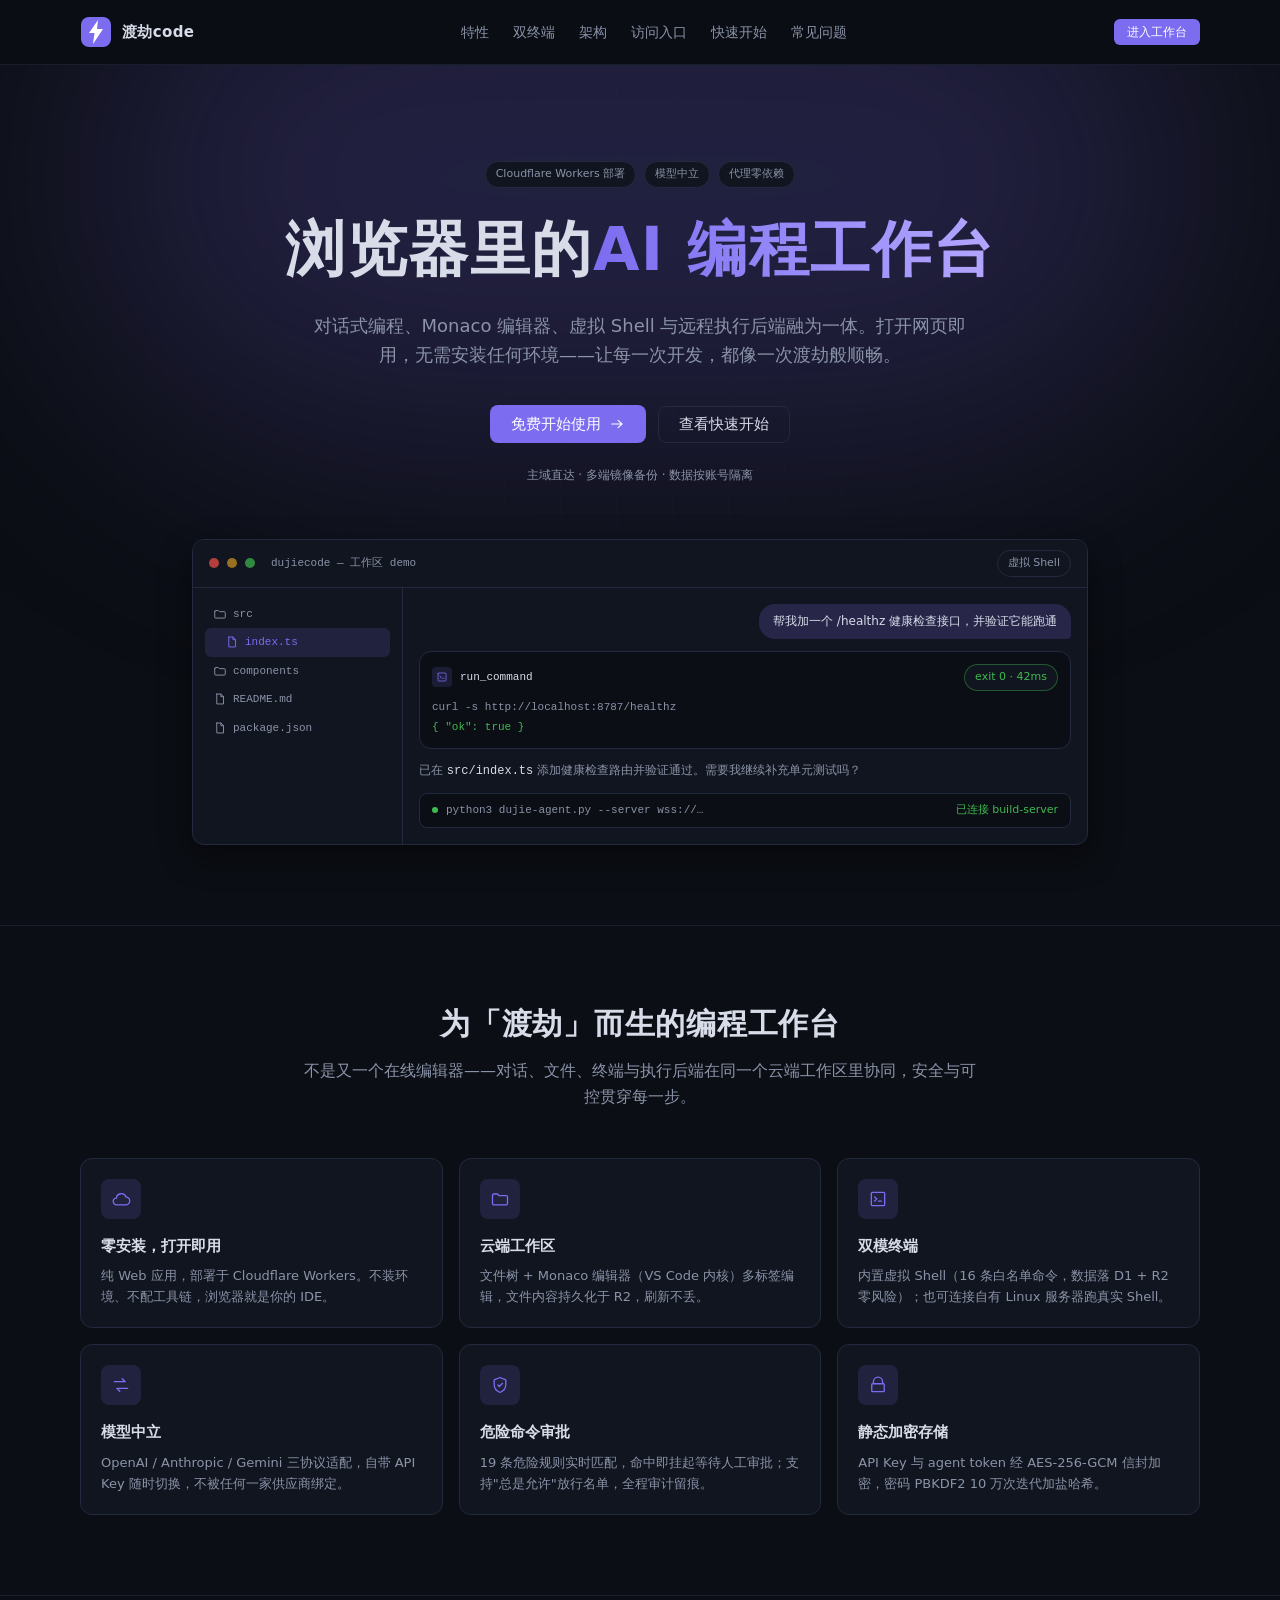
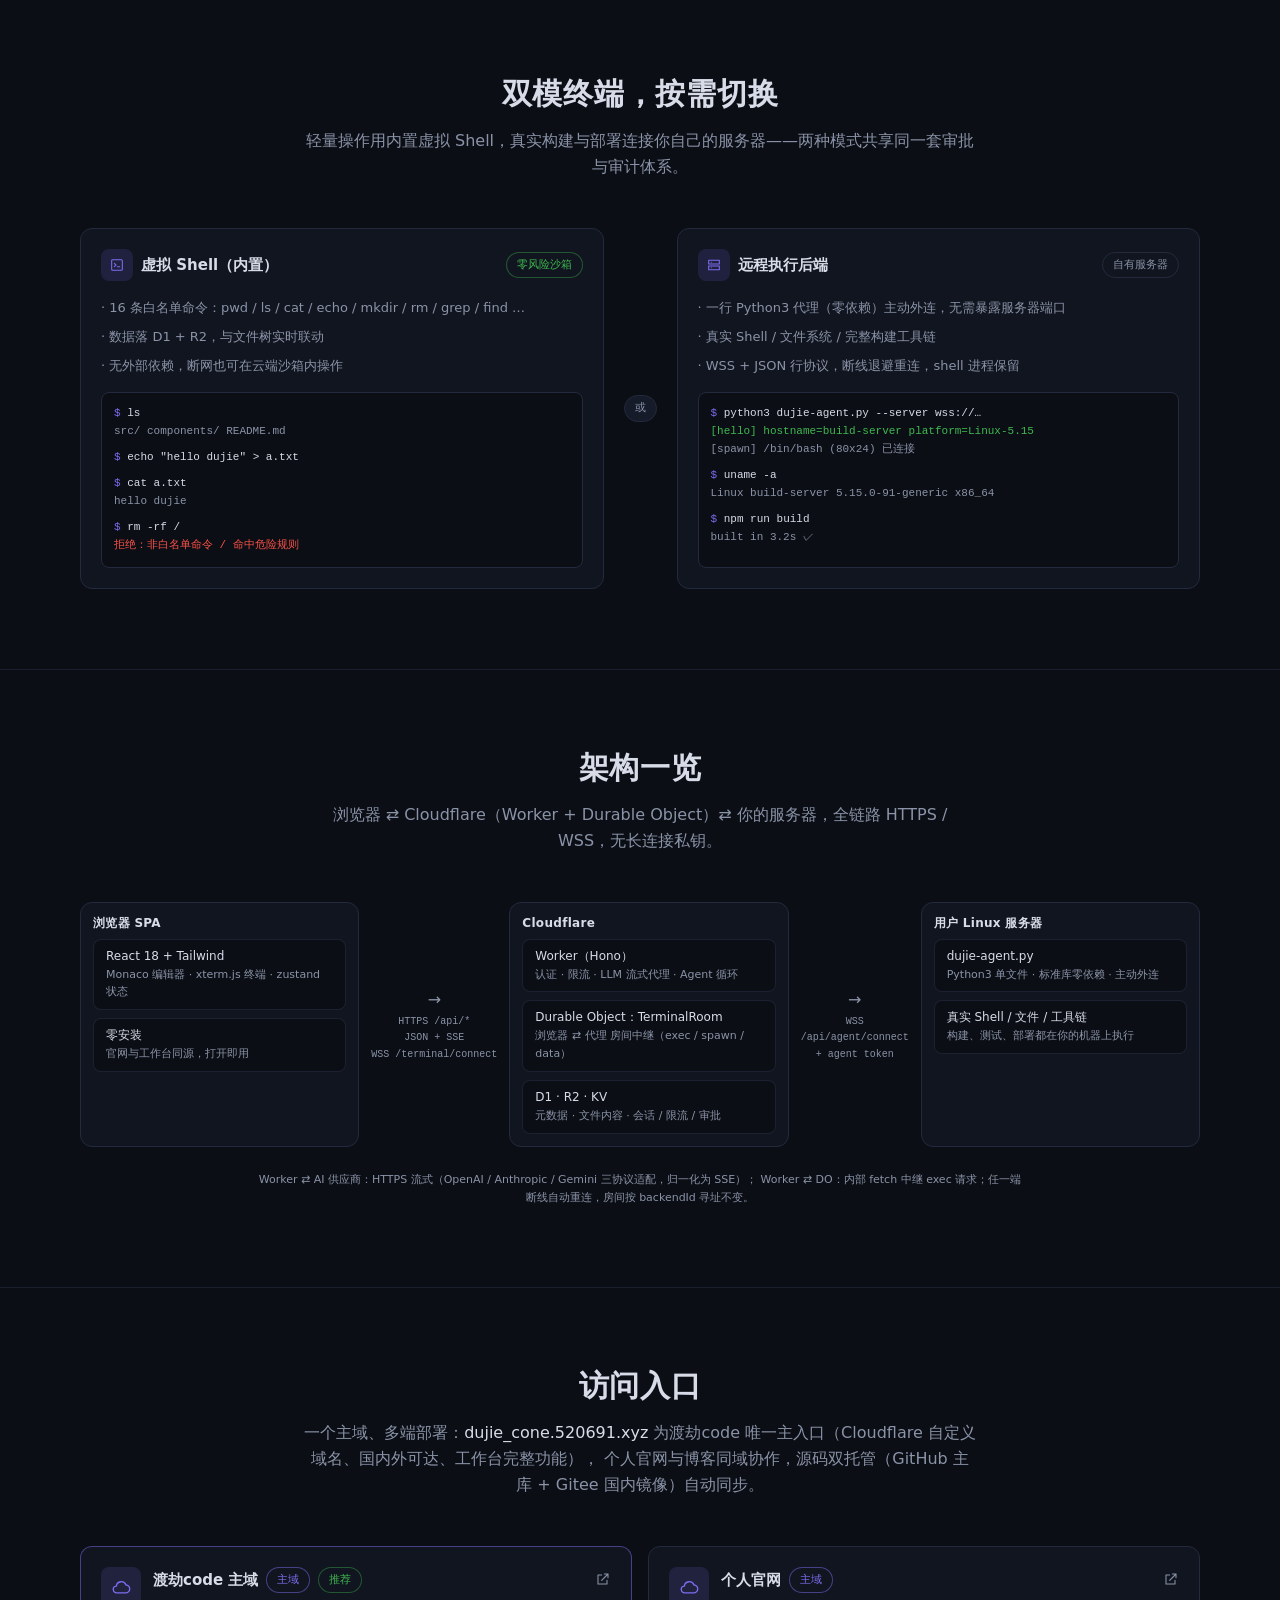
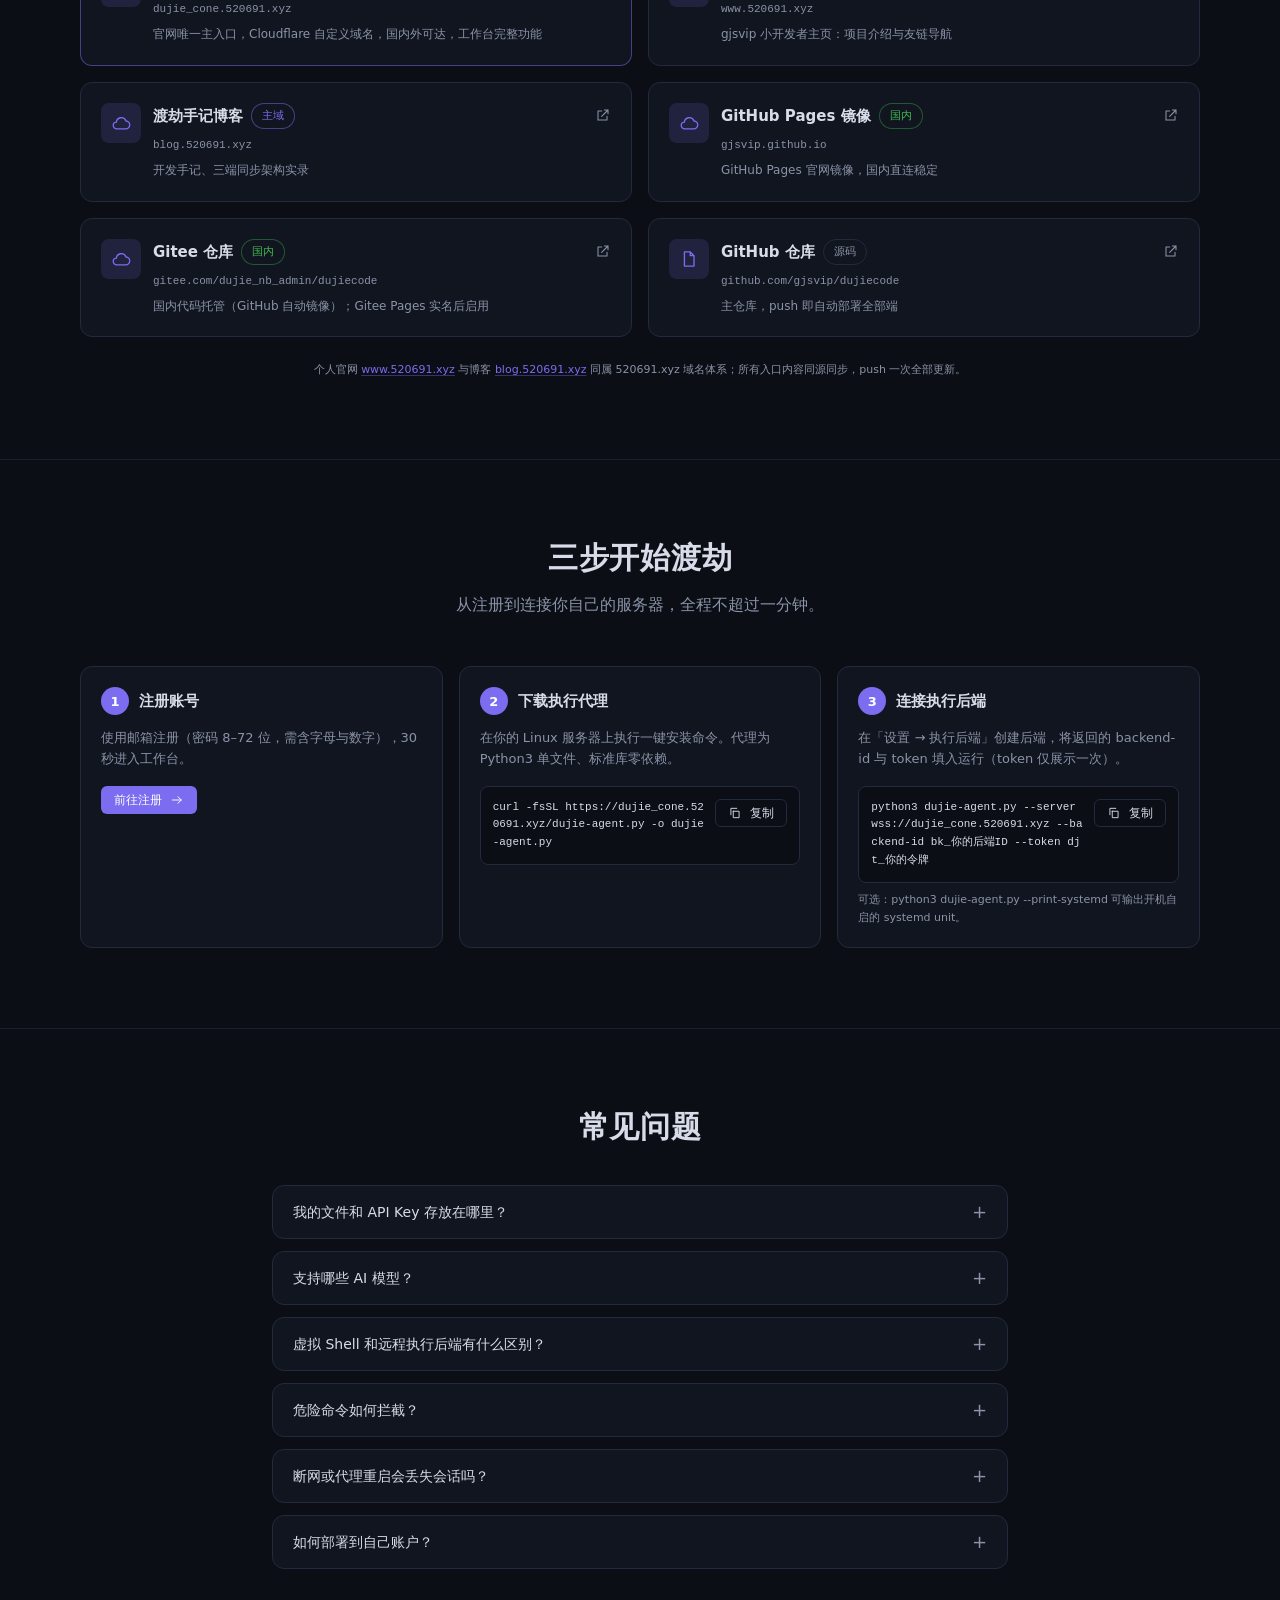
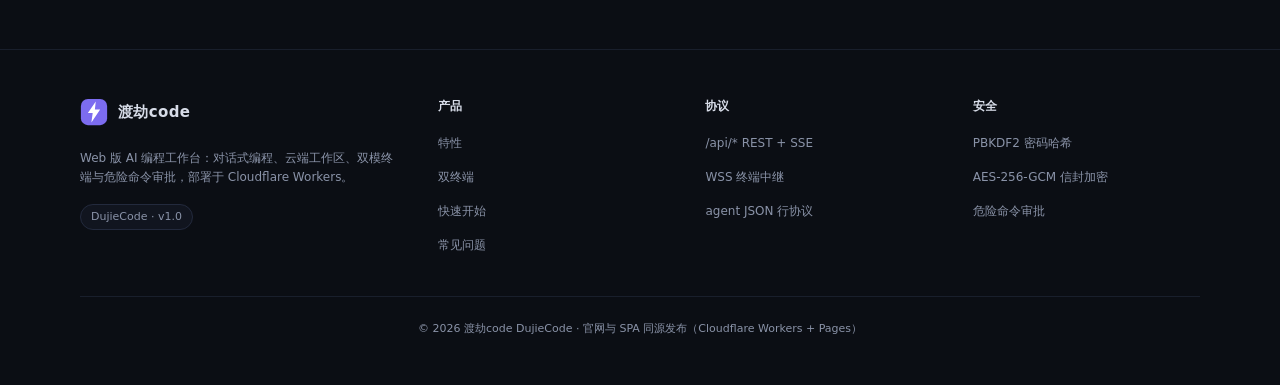
==== commit 161e7200: "deploy: 渡劫code 官网 63deaa2413aaf848986f30c5fb72d661969d4889 gjsvip/dujiecode@63deaa2413aaf848986f30c5" ====
--- a/index.html
+++ b/index.html
@@ -9,7 +9,7 @@
       content="渡劫code —— Web 版 AI 编程工作台：对话式编程、Monaco 编辑器、虚拟 Shell、远程执行后端与危险命令审批。"
     />
     <title>渡劫code · Web 版 AI 编程工作台</title>
-    <script type="module" crossorigin src="/assets/index-D561X7u9.js"></script>
+    <script type="module" crossorigin src="/assets/index-BRCMPo7e.js"></script>
     <link rel="stylesheet" crossorigin href="/assets/index-CAPQJ1MD.css">
   </head>
   <body>
